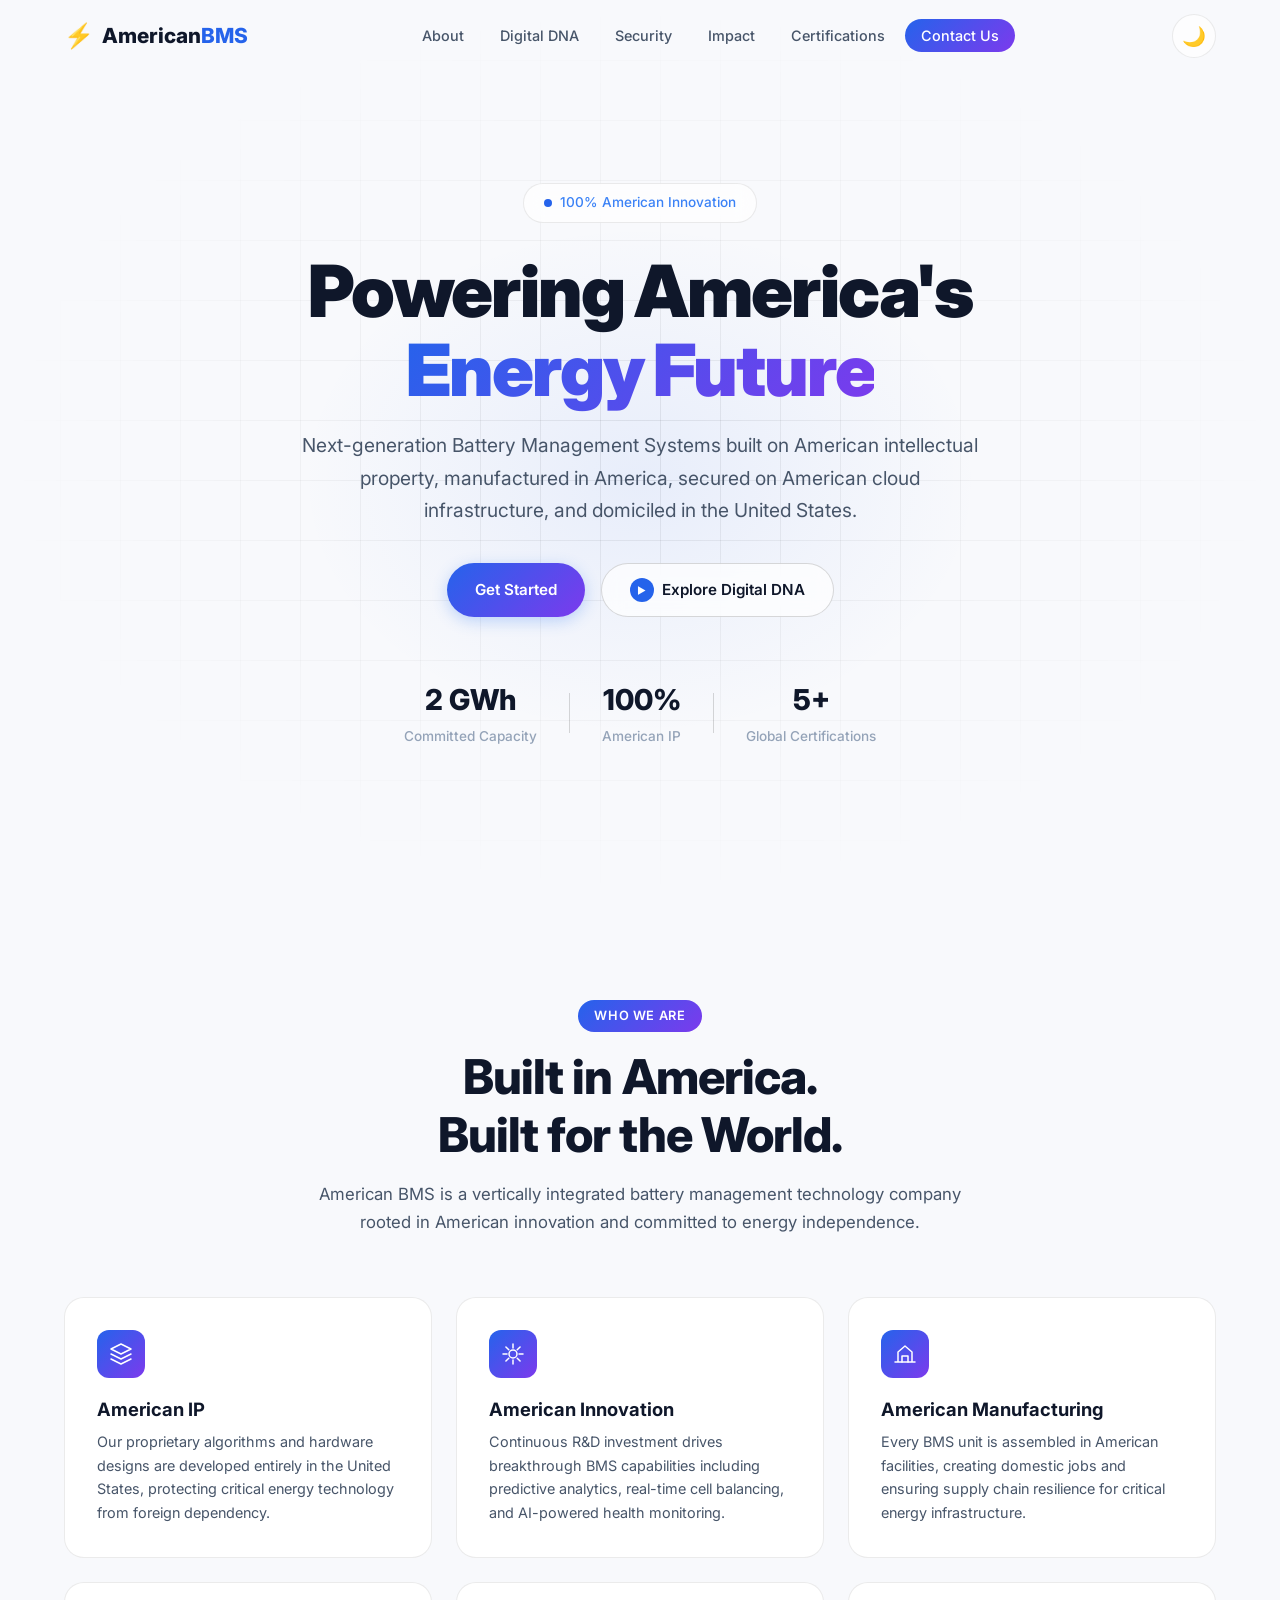
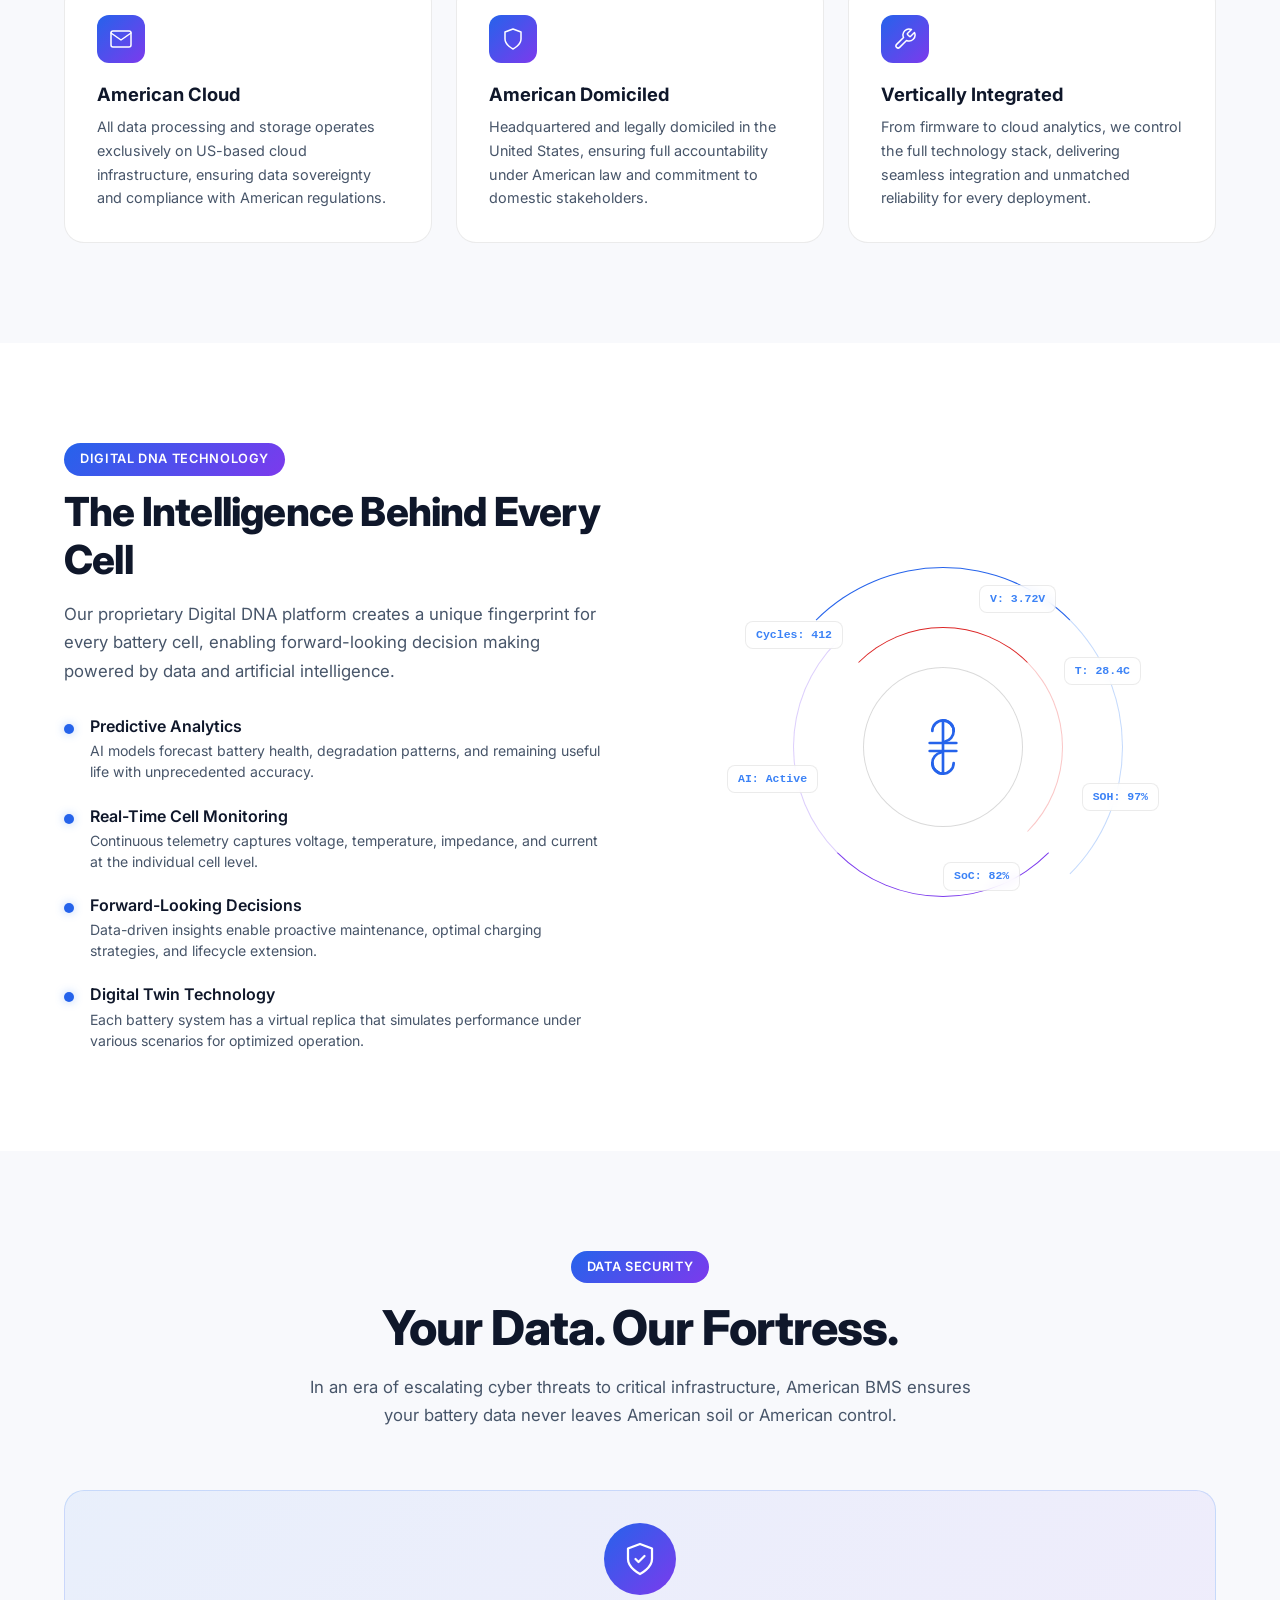
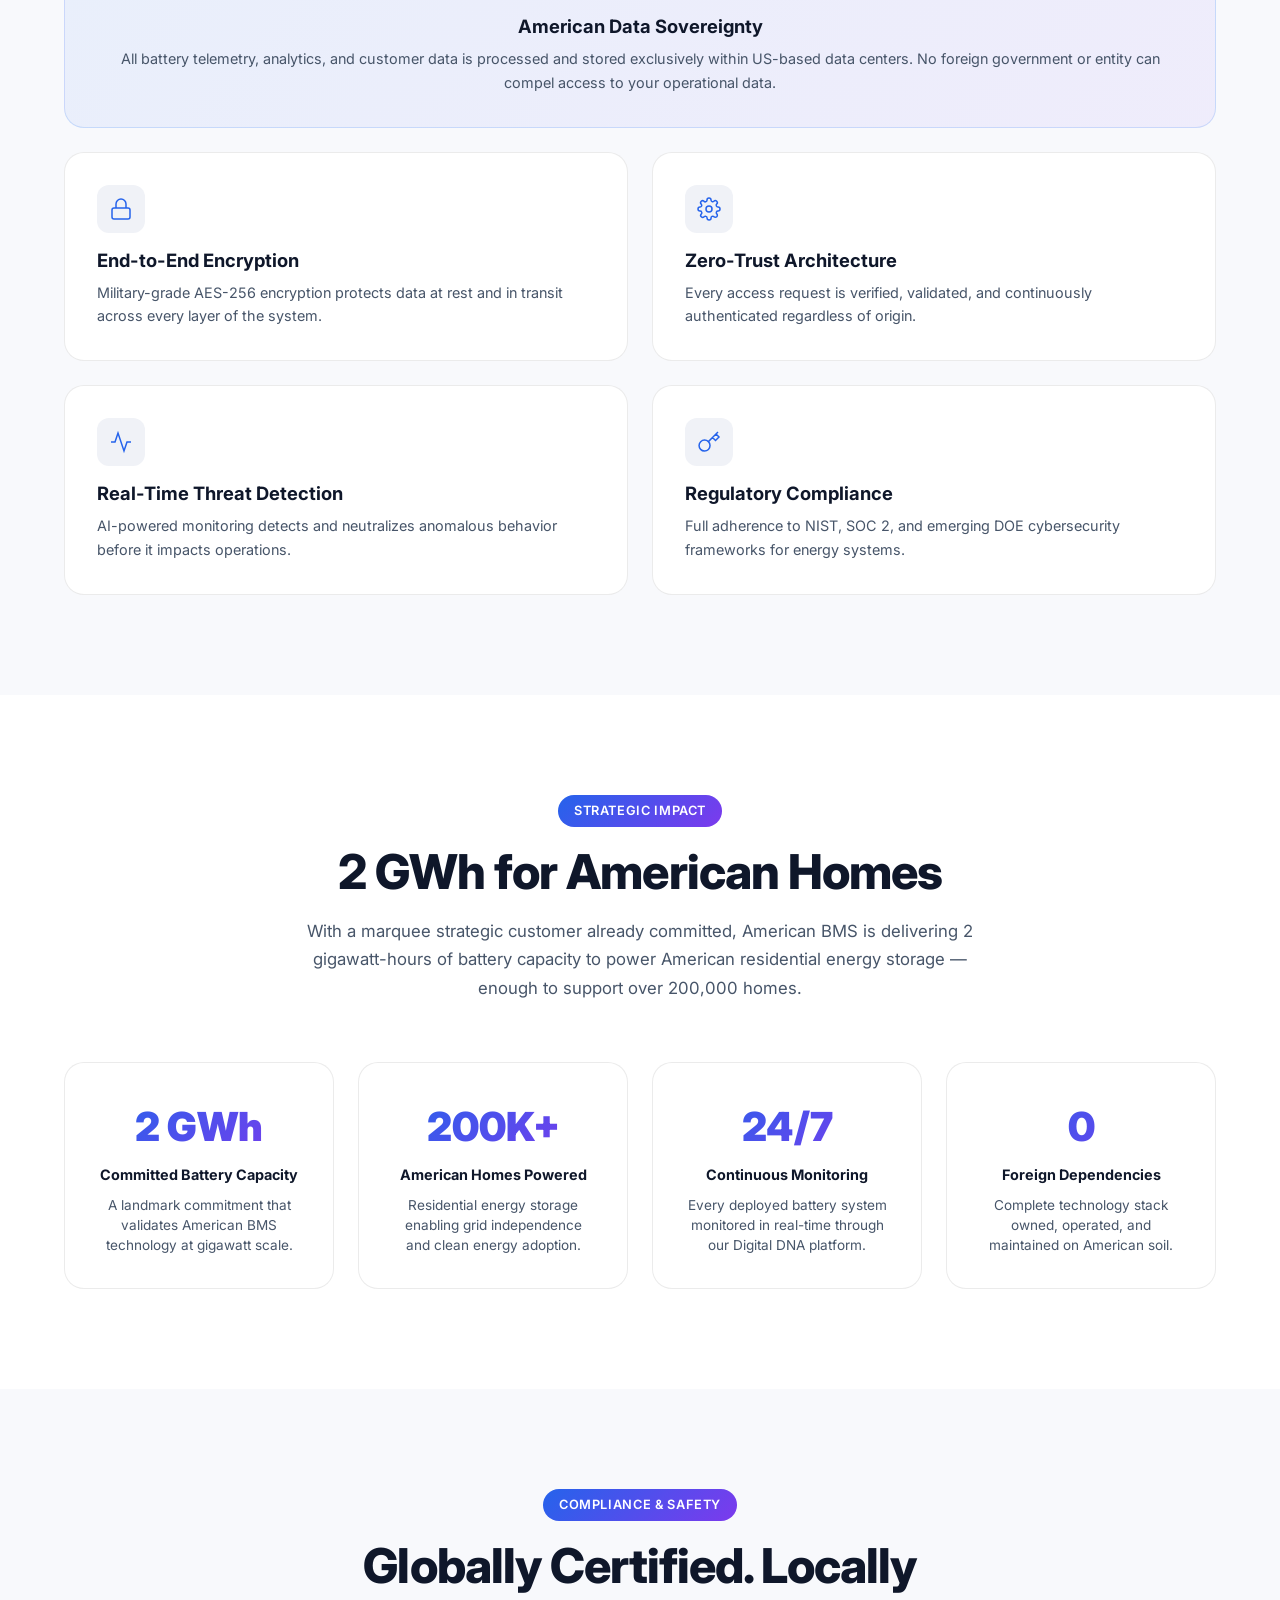
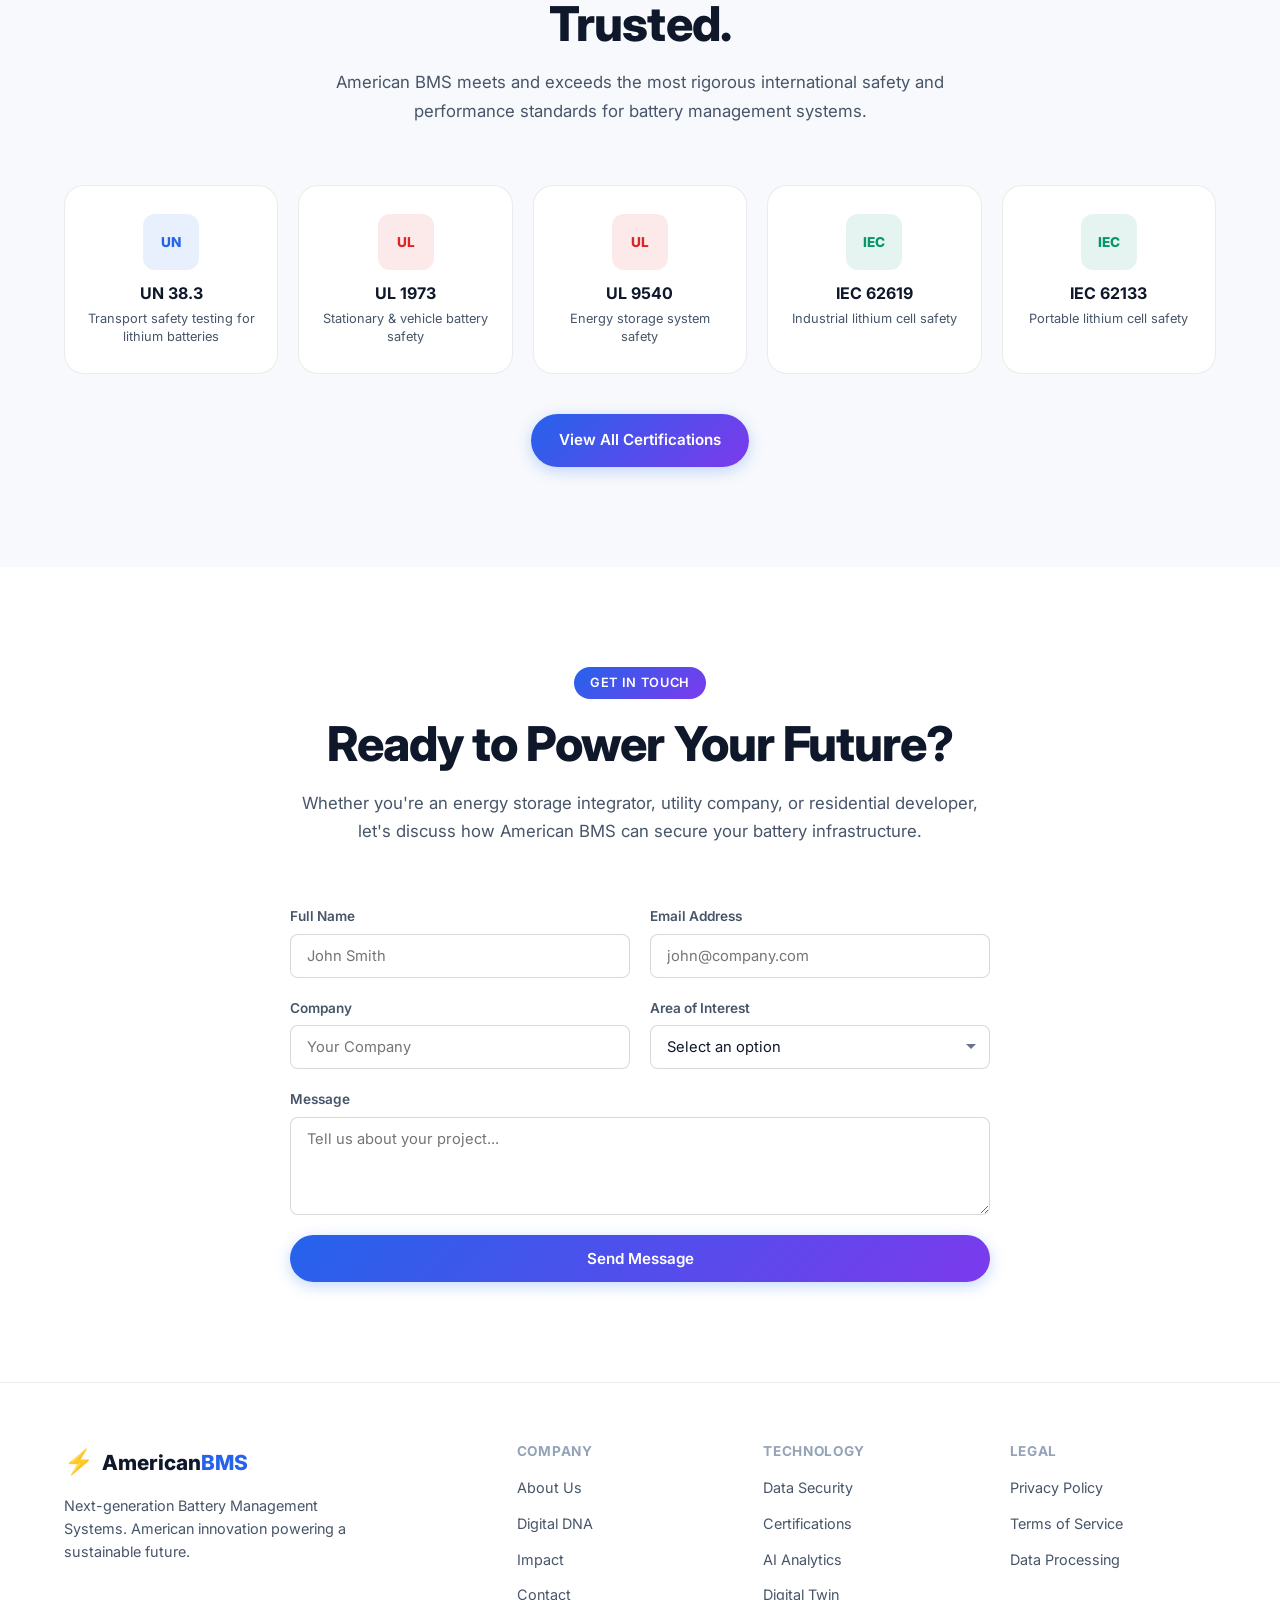
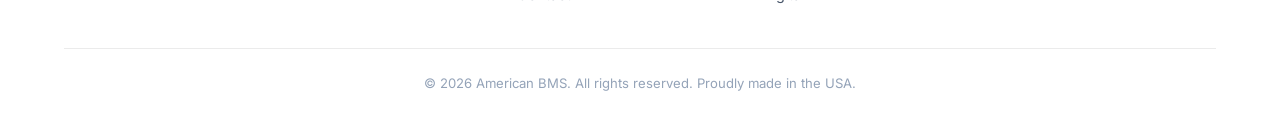
==== index.html @ eb163bcc "Initial commit: American BMS professional website - Landing page with hero, about, Digital DNA, data" ====
<!DOCTYPE html>
<html lang="en" data-theme="dark">
<head>
    <meta charset="UTF-8">
    <meta name="viewport" content="width=device-width, initial-scale=1.0">
    <title>American BMS | Powering America's Energy Future</title>
    <meta name="description" content="American BMS delivers cutting-edge Battery Management Systems built on American IP, manufactured in America, and hosted on American cloud infrastructure.">
    <link rel="preconnect" href="https://fonts.googleapis.com">
    <link rel="preconnect" href="https://fonts.gstatic.com" crossorigin>
    <link href="https://fonts.googleapis.com/css2?family=Inter:wght@300;400;500;600;700;800;900&display=swap" rel="stylesheet">
    <link rel="stylesheet" href="css/styles.css">
    <link rel="icon" type="image/svg+xml" href="data:image/svg+xml,<svg xmlns='http://www.w3.org/2000/svg' viewBox='0 0 100 100'><text y='.9em' font-size='90'>&#9889;</text></svg>">
</head>
<body>
    <!-- Navigation -->
    <nav class="navbar" id="navbar">
        <div class="container nav-container">
            <a href="#hero" class="nav-logo">
                <span class="logo-icon">&#9889;</span>
                <span class="logo-text">American<span class="logo-accent">BMS</span></span>
            </a>
            <ul class="nav-links" id="navLinks">
                <li><a href="#about">About</a></li>
                <li><a href="#digital-dna">Digital DNA</a></li>
                <li><a href="#security">Security</a></li>
                <li><a href="#impact">Impact</a></li>
                <li><a href="certifications.html">Certifications</a></li>
                <li><a href="#contact" class="nav-cta">Contact Us</a></li>
            </ul>
            <div class="nav-actions">
                <button class="theme-toggle" id="themeToggle" aria-label="Toggle theme">
                    <span class="theme-icon sun">&#9728;&#65039;</span>
                    <span class="theme-icon moon">&#127769;</span>
                </button>
                <button class="mobile-toggle" id="mobileToggle" aria-label="Toggle menu">
                    <span class="hamburger"></span>
                </button>
            </div>
        </div>
    </nav>

    <!-- Hero Section -->
    <section class="hero" id="hero">
        <div class="hero-bg">
            <div class="hero-grid"></div>
            <div class="hero-glow"></div>
        </div>
        <div class="container hero-content">
            <div class="hero-badge">
                <span class="badge-dot"></span>
                100% American Innovation
            </div>
            <h1 class="hero-title">
                Powering America's<br>
                <span class="gradient-text">Energy Future</span>
            </h1>
            <p class="hero-subtitle">
                Next-generation Battery Management Systems built on American intellectual property,
                manufactured in America, secured on American cloud infrastructure, and domiciled in the United States.
            </p>
            <div class="hero-actions">
                <a href="#contact" class="btn btn-primary">Get Started</a>
                <a href="#digital-dna" class="btn btn-secondary">
                    <span class="btn-play">&#9654;</span>
                    Explore Digital DNA
                </a>
            </div>
            <div class="hero-stats">
                <div class="stat">
                    <span class="stat-value">2 GWh</span>
                    <span class="stat-label">Committed Capacity</span>
                </div>
                <div class="stat-divider"></div>
                <div class="stat">
                    <span class="stat-value">100%</span>
                    <span class="stat-label">American IP</span>
                </div>
                <div class="stat-divider"></div>
                <div class="stat">
                    <span class="stat-value">5+</span>
                    <span class="stat-label">Global Certifications</span>
                </div>
            </div>
        </div>
    </section>

    <!-- About Section -->
    <section class="section" id="about">
        <div class="container">
            <div class="section-header">
                <span class="section-tag">Who We Are</span>
                <h2 class="section-title">Built in America.<br>Built for the World.</h2>
                <p class="section-subtitle">
                    American BMS is a vertically integrated battery management technology company
                    rooted in American innovation and committed to energy independence.
                </p>
            </div>
            <div class="pillars-grid">
                <div class="pillar-card">
                    <div class="pillar-icon">
                        <svg viewBox="0 0 24 24" fill="none" stroke="currentColor" stroke-width="1.5" stroke-linecap="round" stroke-linejoin="round"><path d="M12 2L2 7l10 5 10-5-10-5z"/><path d="M2 17l10 5 10-5"/><path d="M2 12l10 5 10-5"/></svg>
                    </div>
                    <h3>American IP</h3>
                    <p>Our proprietary algorithms and hardware designs are developed entirely in the United States, protecting critical energy technology from foreign dependency.</p>
                </div>
                <div class="pillar-card">
                    <div class="pillar-icon">
                        <svg viewBox="0 0 24 24" fill="none" stroke="currentColor" stroke-width="1.5" stroke-linecap="round" stroke-linejoin="round"><path d="M12 2v4m0 12v4M4.93 4.93l2.83 2.83m8.48 8.48l2.83 2.83M2 12h4m12 0h4M4.93 19.07l2.83-2.83m8.48-8.48l2.83-2.83"/><circle cx="12" cy="12" r="4"/></svg>
                    </div>
                    <h3>American Innovation</h3>
                    <p>Continuous R&D investment drives breakthrough BMS capabilities including predictive analytics, real-time cell balancing, and AI-powered health monitoring.</p>
                </div>
                <div class="pillar-card">
                    <div class="pillar-icon">
                        <svg viewBox="0 0 24 24" fill="none" stroke="currentColor" stroke-width="1.5" stroke-linecap="round" stroke-linejoin="round"><path d="M2 20h20M5 20V10l7-6 7 6v10"/><path d="M9 20v-6h6v6"/></svg>
                    </div>
                    <h3>American Manufacturing</h3>
                    <p>Every BMS unit is assembled in American facilities, creating domestic jobs and ensuring supply chain resilience for critical energy infrastructure.</p>
                </div>
                <div class="pillar-card">
                    <div class="pillar-icon">
                        <svg viewBox="0 0 24 24" fill="none" stroke="currentColor" stroke-width="1.5" stroke-linecap="round" stroke-linejoin="round"><path d="M4 4h16c1.1 0 2 .9 2 2v12c0 1.1-.9 2-2 2H4c-1.1 0-2-.9-2-2V6c0-1.1.9-2 2-2z"/><polyline points="22,6 12,13 2,6"/></svg>
                    </div>
                    <h3>American Cloud</h3>
                    <p>All data processing and storage operates exclusively on US-based cloud infrastructure, ensuring data sovereignty and compliance with American regulations.</p>
                </div>
                <div class="pillar-card">
                    <div class="pillar-icon">
                        <svg viewBox="0 0 24 24" fill="none" stroke="currentColor" stroke-width="1.5" stroke-linecap="round" stroke-linejoin="round"><path d="M12 22s8-4 8-10V5l-8-3-8 3v7c0 6 8 10 8 10z"/></svg>
                    </div>
                    <h3>American Domiciled</h3>
                    <p>Headquartered and legally domiciled in the United States, ensuring full accountability under American law and commitment to domestic stakeholders.</p>
                </div>
                <div class="pillar-card">
                    <div class="pillar-icon">
                        <svg viewBox="0 0 24 24" fill="none" stroke="currentColor" stroke-width="1.5" stroke-linecap="round" stroke-linejoin="round"><path d="M14.7 6.3a1 1 0 000 1.4l1.6 1.6a1 1 0 001.4 0l3.77-3.77a6 6 0 01-7.94 7.94l-6.91 6.91a2.12 2.12 0 01-3-3l6.91-6.91a6 6 0 017.94-7.94l-3.76 3.76z"/></svg>
                    </div>
                    <h3>Vertically Integrated</h3>
                    <p>From firmware to cloud analytics, we control the full technology stack, delivering seamless integration and unmatched reliability for every deployment.</p>
                </div>
            </div>
        </div>
    </section>

    <!-- Digital DNA Section -->
    <section class="section section-alt" id="digital-dna">
        <div class="container">
            <div class="split-content">
                <div class="split-text">
                    <span class="section-tag">Digital DNA Technology</span>
                    <h2 class="section-title">The Intelligence Behind Every Cell</h2>
                    <p class="section-subtitle">
                        Our proprietary Digital DNA platform creates a unique fingerprint for every battery cell,
                        enabling forward-looking decision making powered by data and artificial intelligence.
                    </p>
                    <div class="feature-list">
                        <div class="feature-item">
                            <div class="feature-dot"></div>
                            <div>
                                <h4>Predictive Analytics</h4>
                                <p>AI models forecast battery health, degradation patterns, and remaining useful life with unprecedented accuracy.</p>
                            </div>
                        </div>
                        <div class="feature-item">
                            <div class="feature-dot"></div>
                            <div>
                                <h4>Real-Time Cell Monitoring</h4>
                                <p>Continuous telemetry captures voltage, temperature, impedance, and current at the individual cell level.</p>
                            </div>
                        </div>
                        <div class="feature-item">
                            <div class="feature-dot"></div>
                            <div>
                                <h4>Forward-Looking Decisions</h4>
                                <p>Data-driven insights enable proactive maintenance, optimal charging strategies, and lifecycle extension.</p>
                            </div>
                        </div>
                        <div class="feature-item">
                            <div class="feature-dot"></div>
                            <div>
                                <h4>Digital Twin Technology</h4>
                                <p>Each battery system has a virtual replica that simulates performance under various scenarios for optimized operation.</p>
                            </div>
                        </div>
                    </div>
                </div>
                <div class="split-visual">
                    <div class="dna-visual">
                        <div class="dna-ring dna-ring-1"></div>
                        <div class="dna-ring dna-ring-2"></div>
                        <div class="dna-ring dna-ring-3"></div>
                        <div class="dna-core">
                            <svg viewBox="0 0 24 24" fill="none" stroke="currentColor" stroke-width="1" stroke-linecap="round" stroke-linejoin="round">
                                <path d="M12 2a4 4 0 014 4c0 1.95-1.4 3.58-3.25 3.93"/>
                                <path d="M8 6a4 4 0 018 0"/>
                                <path d="M12 22a4 4 0 01-4-4c0-1.95 1.4-3.58 3.25-3.93"/>
                                <path d="M16 18a4 4 0 01-8 0"/>
                                <line x1="12" y1="2" x2="12" y2="22"/>
                                <path d="M7 10.5h10"/>
                                <path d="M7 13.5h10"/>
                            </svg>
                        </div>
                        <div class="dna-data-points">
                            <span class="data-point dp-1">V: 3.72V</span>
                            <span class="data-point dp-2">T: 28.4C</span>
                            <span class="data-point dp-3">SOH: 97%</span>
                            <span class="data-point dp-4">SoC: 82%</span>
                            <span class="data-point dp-5">AI: Active</span>
                            <span class="data-point dp-6">Cycles: 412</span>
                        </div>
                    </div>
                </div>
            </div>
        </div>
    </section>

    <!-- Data Security Section -->
    <section class="section" id="security">
        <div class="container">
            <div class="section-header">
                <span class="section-tag">Data Security</span>
                <h2 class="section-title">Your Data. Our Fortress.</h2>
                <p class="section-subtitle">
                    In an era of escalating cyber threats to critical infrastructure, American BMS ensures
                    your battery data never leaves American soil or American control.
                </p>
            </div>
            <div class="security-grid">
                <div class="security-card security-card-featured">
                    <div class="security-icon-large">
                        <svg viewBox="0 0 24 24" fill="none" stroke="currentColor" stroke-width="1.5" stroke-linecap="round" stroke-linejoin="round"><path d="M12 22s8-4 8-10V5l-8-3-8 3v7c0 6 8 10 8 10z"/><path d="M9 12l2 2 4-4"/></svg>
                    </div>
                    <h3>American Data Sovereignty</h3>
                    <p>All battery telemetry, analytics, and customer data is processed and stored exclusively within US-based data centers. No foreign government or entity can compel access to your operational data.</p>
                </div>
                <div class="security-card">
                    <div class="security-icon">
                        <svg viewBox="0 0 24 24" fill="none" stroke="currentColor" stroke-width="1.5"><rect x="3" y="11" width="18" height="11" rx="2" ry="2"/><path d="M7 11V7a5 5 0 0110 0v4"/></svg>
                    </div>
                    <h3>End-to-End Encryption</h3>
                    <p>Military-grade AES-256 encryption protects data at rest and in transit across every layer of the system.</p>
                </div>
                <div class="security-card">
                    <div class="security-icon">
                        <svg viewBox="0 0 24 24" fill="none" stroke="currentColor" stroke-width="1.5"><circle cx="12" cy="12" r="3"/><path d="M19.4 15a1.65 1.65 0 00.33 1.82l.06.06a2 2 0 010 2.83 2 2 0 01-2.83 0l-.06-.06a1.65 1.65 0 00-1.82-.33 1.65 1.65 0 00-1 1.51V21a2 2 0 01-4 0v-.09A1.65 1.65 0 009 19.4a1.65 1.65 0 00-1.82.33l-.06.06a2 2 0 01-2.83-2.83l.06-.06A1.65 1.65 0 004.68 15a1.65 1.65 0 00-1.51-1H3a2 2 0 010-4h.09A1.65 1.65 0 004.6 9a1.65 1.65 0 00-.33-1.82l-.06-.06a2 2 0 012.83-2.83l.06.06A1.65 1.65 0 009 4.68a1.65 1.65 0 001-1.51V3a2 2 0 014 0v.09a1.65 1.65 0 001 1.51 1.65 1.65 0 001.82-.33l.06-.06a2 2 0 012.83 2.83l-.06.06A1.65 1.65 0 0019.4 9a1.65 1.65 0 001.51 1H21a2 2 0 010 4h-.09a1.65 1.65 0 00-1.51 1z"/></svg>
                    </div>
                    <h3>Zero-Trust Architecture</h3>
                    <p>Every access request is verified, validated, and continuously authenticated regardless of origin.</p>
                </div>
                <div class="security-card">
                    <div class="security-icon">
                        <svg viewBox="0 0 24 24" fill="none" stroke="currentColor" stroke-width="1.5"><polyline points="22 12 18 12 15 21 9 3 6 12 2 12"/></svg>
                    </div>
                    <h3>Real-Time Threat Detection</h3>
                    <p>AI-powered monitoring detects and neutralizes anomalous behavior before it impacts operations.</p>
                </div>
                <div class="security-card">
                    <div class="security-icon">
                        <svg viewBox="0 0 24 24" fill="none" stroke="currentColor" stroke-width="1.5"><path d="M21 2l-2 2m-7.61 7.61a5.5 5.5 0 11-7.778 7.778 5.5 5.5 0 017.777-7.777zm0 0L15.5 7.5m0 0l3 3L22 7l-3-3m-3.5 3.5L19 4"/></svg>
                    </div>
                    <h3>Regulatory Compliance</h3>
                    <p>Full adherence to NIST, SOC 2, and emerging DOE cybersecurity frameworks for energy systems.</p>
                </div>
            </div>
        </div>
    </section>

    <!-- Strategic Impact Section -->
    <section class="section section-alt" id="impact">
        <div class="container">
            <div class="impact-content">
                <div class="section-header">
                    <span class="section-tag">Strategic Impact</span>
                    <h2 class="section-title">2 GWh for American Homes</h2>
                    <p class="section-subtitle">
                        With a marquee strategic customer already committed, American BMS is delivering
                        2 gigawatt-hours of battery capacity to power American residential energy storage
                        &mdash; enough to support over 200,000 homes.
                    </p>
                </div>
                <div class="impact-stats">
                    <div class="impact-card">
                        <div class="impact-number">2 GWh</div>
                        <div class="impact-label">Committed Battery Capacity</div>
                        <p class="impact-desc">A landmark commitment that validates American BMS technology at gigawatt scale.</p>
                    </div>
                    <div class="impact-card">
                        <div class="impact-number">200K+</div>
                        <div class="impact-label">American Homes Powered</div>
                        <p class="impact-desc">Residential energy storage enabling grid independence and clean energy adoption.</p>
                    </div>
                    <div class="impact-card">
                        <div class="impact-number">24/7</div>
                        <div class="impact-label">Continuous Monitoring</div>
                        <p class="impact-desc">Every deployed battery system monitored in real-time through our Digital DNA platform.</p>
                    </div>
                    <div class="impact-card">
                        <div class="impact-number">0</div>
                        <div class="impact-label">Foreign Dependencies</div>
                        <p class="impact-desc">Complete technology stack owned, operated, and maintained on American soil.</p>
                    </div>
                </div>
            </div>
        </div>
    </section>

    <!-- Certifications Preview Section -->
    <section class="section" id="certifications">
        <div class="container">
            <div class="section-header">
                <span class="section-tag">Compliance &amp; Safety</span>
                <h2 class="section-title">Globally Certified. Locally Trusted.</h2>
                <p class="section-subtitle">
                    American BMS meets and exceeds the most rigorous international safety and performance
                    standards for battery management systems.
                </p>
            </div>
            <div class="cert-preview-grid">
                <div class="cert-preview-card">
                    <div class="cert-badge">UN</div>
                    <h3>UN 38.3</h3>
                    <p>Transport safety testing for lithium batteries</p>
                </div>
                <div class="cert-preview-card">
                    <div class="cert-badge">UL</div>
                    <h3>UL 1973</h3>
                    <p>Stationary & vehicle battery safety</p>
                </div>
                <div class="cert-preview-card">
                    <div class="cert-badge">UL</div>
                    <h3>UL 9540</h3>
                    <p>Energy storage system safety</p>
                </div>
                <div class="cert-preview-card">
                    <div class="cert-badge">IEC</div>
                    <h3>IEC 62619</h3>
                    <p>Industrial lithium cell safety</p>
                </div>
                <div class="cert-preview-card">
                    <div class="cert-badge">IEC</div>
                    <h3>IEC 62133</h3>
                    <p>Portable lithium cell safety</p>
                </div>
            </div>
            <div class="cert-cta">
                <a href="certifications.html" class="btn btn-primary">View All Certifications</a>
            </div>
        </div>
    </section>

    <!-- Contact Section -->
    <section class="section section-alt" id="contact">
        <div class="container">
            <div class="contact-content">
                <div class="section-header">
                    <span class="section-tag">Get in Touch</span>
                    <h2 class="section-title">Ready to Power Your Future?</h2>
                    <p class="section-subtitle">
                        Whether you're an energy storage integrator, utility company, or residential developer,
                        let's discuss how American BMS can secure your battery infrastructure.
                    </p>
                </div>
                <form class="contact-form" id="contactForm">
                    <div class="form-row">
                        <div class="form-group">
                            <label for="name">Full Name</label>
                            <input type="text" id="name" name="name" placeholder="John Smith" required>
                        </div>
                        <div class="form-group">
                            <label for="email">Email Address</label>
                            <input type="email" id="email" name="email" placeholder="john@company.com" required>
                        </div>
                    </div>
                    <div class="form-row">
                        <div class="form-group">
                            <label for="company">Company</label>
                            <input type="text" id="company" name="company" placeholder="Your Company">
                        </div>
                        <div class="form-group">
                            <label for="interest">Area of Interest</label>
                            <select id="interest" name="interest">
                                <option value="">Select an option</option>
                                <option value="residential">Residential Energy Storage</option>
                                <option value="commercial">Commercial / Industrial</option>
                                <option value="utility">Utility Scale</option>
                                <option value="oem">OEM Partnership</option>
                                <option value="other">Other</option>
                            </select>
                        </div>
                    </div>
                    <div class="form-group">
                        <label for="message">Message</label>
                        <textarea id="message" name="message" rows="4" placeholder="Tell us about your project..."></textarea>
                    </div>
                    <button type="submit" class="btn btn-primary btn-full">Send Message</button>
                </form>
            </div>
        </div>
    </section>

    <!-- Footer -->
    <footer class="footer">
        <div class="container">
            <div class="footer-grid">
                <div class="footer-brand">
                    <a href="#hero" class="nav-logo">
                        <span class="logo-icon">&#9889;</span>
                        <span class="logo-text">American<span class="logo-accent">BMS</span></span>
                    </a>
                    <p>Next-generation Battery Management Systems. American innovation powering a sustainable future.</p>
                </div>
                <div class="footer-links">
                    <h4>Company</h4>
                    <ul>
                        <li><a href="#about">About Us</a></li>
                        <li><a href="#digital-dna">Digital DNA</a></li>
                        <li><a href="#impact">Impact</a></li>
                        <li><a href="#contact">Contact</a></li>
                    </ul>
                </div>
                <div class="footer-links">
                    <h4>Technology</h4>
                    <ul>
                        <li><a href="#security">Data Security</a></li>
                        <li><a href="certifications.html">Certifications</a></li>
                        <li><a href="#digital-dna">AI Analytics</a></li>
                        <li><a href="#digital-dna">Digital Twin</a></li>
                    </ul>
                </div>
                <div class="footer-links">
                    <h4>Legal</h4>
                    <ul>
                        <li><a href="#">Privacy Policy</a></li>
                        <li><a href="#">Terms of Service</a></li>
                        <li><a href="#">Data Processing</a></li>
                    </ul>
                </div>
            </div>
            <div class="footer-bottom">
                <p>&copy; 2026 American BMS. All rights reserved. Proudly made in the USA.</p>
            </div>
        </div>
    </footer>

    <script src="js/main.js"></script>
</body>
</html>
---- css/styles.css ----
/* ============================================
   American BMS - Design System & Styles
   ============================================ */

/* --- CSS Custom Properties (Theme System) --- */
:root {
    --font-family: 'Inter', -apple-system, BlinkMacSystemFont, 'Segoe UI', sans-serif;
    --transition-speed: 0.3s;
    --radius-sm: 8px;
    --radius-md: 12px;
    --radius-lg: 20px;
    --radius-xl: 28px;
    --container-max: 1200px;
    --nav-height: 72px;
}

/* Dark Theme (default) */
[data-theme="dark"] {
    --bg-primary: #0a0e1a;
    --bg-secondary: #0f1428;
    --bg-tertiary: #151b33;
    --bg-card: rgba(15, 20, 40, 0.8);
    --bg-card-hover: rgba(20, 28, 56, 0.9);
    --bg-glass: rgba(15, 20, 40, 0.6);
    --bg-nav: rgba(10, 14, 26, 0.85);

    --text-primary: #f0f2f8;
    --text-secondary: #a0a8c4;
    --text-tertiary: #6b7394;
    --text-inverse: #0a0e1a;

    --accent-blue: #3b82f6;
    --accent-blue-light: #60a5fa;
    --accent-red: #ef4444;
    --accent-red-light: #f87171;
    --gradient-start: #3b82f6;
    --gradient-end: #8b5cf6;

    --border-color: rgba(255, 255, 255, 0.08);
    --border-color-strong: rgba(255, 255, 255, 0.15);

    --shadow-sm: 0 2px 8px rgba(0, 0, 0, 0.3);
    --shadow-md: 0 4px 20px rgba(0, 0, 0, 0.4);
    --shadow-lg: 0 8px 40px rgba(0, 0, 0, 0.5);
    --shadow-glow: 0 0 40px rgba(59, 130, 246, 0.15);

    --cert-un-bg: rgba(59, 130, 246, 0.15);
    --cert-un-color: #60a5fa;
    --cert-ul-bg: rgba(239, 68, 68, 0.15);
    --cert-ul-color: #f87171;
    --cert-iec-bg: rgba(16, 185, 129, 0.15);
    --cert-iec-color: #34d399;
}

/* Light Theme */
[data-theme="light"] {
    --bg-primary: #f8f9fc;
    --bg-secondary: #ffffff;
    --bg-tertiary: #f0f2f7;
    --bg-card: rgba(255, 255, 255, 0.9);
    --bg-card-hover: rgba(255, 255, 255, 1);
    --bg-glass: rgba(255, 255, 255, 0.7);
    --bg-nav: rgba(248, 249, 252, 0.9);

    --text-primary: #0f172a;
    --text-secondary: #475569;
    --text-tertiary: #94a3b8;
    --text-inverse: #ffffff;

    --accent-blue: #2563eb;
    --accent-blue-light: #3b82f6;
    --accent-red: #dc2626;
    --accent-red-light: #ef4444;
    --gradient-start: #2563eb;
    --gradient-end: #7c3aed;

    --border-color: rgba(0, 0, 0, 0.08);
    --border-color-strong: rgba(0, 0, 0, 0.15);

    --shadow-sm: 0 2px 8px rgba(0, 0, 0, 0.06);
    --shadow-md: 0 4px 20px rgba(0, 0, 0, 0.08);
    --shadow-lg: 0 8px 40px rgba(0, 0, 0, 0.1);
    --shadow-glow: 0 0 40px rgba(37, 99, 235, 0.1);

    --cert-un-bg: rgba(37, 99, 235, 0.1);
    --cert-un-color: #2563eb;
    --cert-ul-bg: rgba(220, 38, 38, 0.1);
    --cert-ul-color: #dc2626;
    --cert-iec-bg: rgba(5, 150, 105, 0.1);
    --cert-iec-color: #059669;
}

/* --- Reset & Base --- */
*, *::before, *::after {
    margin: 0;
    padding: 0;
    box-sizing: border-box;
}

html {
    scroll-behavior: smooth;
    scroll-padding-top: var(--nav-height);
}

body {
    font-family: var(--font-family);
    background: var(--bg-primary);
    color: var(--text-primary);
    line-height: 1.6;
    transition: background var(--transition-speed), color var(--transition-speed);
    -webkit-font-smoothing: antialiased;
    overflow-x: hidden;
}

.container {
    max-width: var(--container-max);
    margin: 0 auto;
    padding: 0 24px;
}

img { max-width: 100%; display: block; }
a { text-decoration: none; color: inherit; }
ul { list-style: none; }

/* --- Typography --- */
h1, h2, h3, h4 {
    font-weight: 700;
    line-height: 1.2;
}

.gradient-text {
    background: linear-gradient(135deg, var(--gradient-start), var(--gradient-end));
    -webkit-background-clip: text;
    -webkit-text-fill-color: transparent;
    background-clip: text;
}

/* --- Buttons --- */
.btn {
    display: inline-flex;
    align-items: center;
    gap: 8px;
    padding: 14px 28px;
    border-radius: var(--radius-xl);
    font-family: var(--font-family);
    font-size: 0.95rem;
    font-weight: 600;
    cursor: pointer;
    transition: all var(--transition-speed);
    border: none;
    white-space: nowrap;
}

.btn-primary {
    background: linear-gradient(135deg, var(--gradient-start), var(--gradient-end));
    color: #fff;
    box-shadow: 0 4px 15px rgba(59, 130, 246, 0.3);
}

.btn-primary:hover {
    transform: translateY(-2px);
    box-shadow: 0 6px 25px rgba(59, 130, 246, 0.4);
}

.btn-secondary {
    background: var(--bg-glass);
    color: var(--text-primary);
    border: 1px solid var(--border-color-strong);
    backdrop-filter: blur(10px);
}

.btn-secondary:hover {
    background: var(--bg-card-hover);
    transform: translateY(-2px);
}

.btn-play {
    display: inline-flex;
    align-items: center;
    justify-content: center;
    width: 24px;
    height: 24px;
    background: var(--accent-blue);
    color: #fff;
    border-radius: 50%;
    font-size: 0.6rem;
}

.btn-full { width: 100%; justify-content: center; }

/* ============================================
   NAVIGATION
   ============================================ */
.navbar {
    position: fixed;
    top: 0;
    left: 0;
    right: 0;
    z-index: 1000;
    height: var(--nav-height);
    background: transparent;
    transition: all var(--transition-speed);
}

.navbar.scrolled {
    background: var(--bg-nav);
    backdrop-filter: blur(20px);
    border-bottom: 1px solid var(--border-color);
    box-shadow: var(--shadow-sm);
}

.nav-container {
    display: flex;
    align-items: center;
    justify-content: space-between;
    height: 100%;
}

.nav-logo {
    display: flex;
    align-items: center;
    gap: 8px;
    font-size: 1.3rem;
    font-weight: 800;
    z-index: 1001;
}

.logo-icon { font-size: 1.5rem; }

.logo-accent { color: var(--accent-blue); }

.nav-links {
    display: flex;
    align-items: center;
    gap: 4px;
}

.nav-links li a {
    padding: 8px 16px;
    border-radius: var(--radius-sm);
    font-size: 0.9rem;
    font-weight: 500;
    color: var(--text-secondary);
    transition: all var(--transition-speed);
}

.nav-links li a:hover,
.nav-links li a.active {
    color: var(--text-primary);
    background: var(--bg-glass);
}

.nav-cta {
    background: linear-gradient(135deg, var(--gradient-start), var(--gradient-end)) !important;
    color: #fff !important;
    border-radius: var(--radius-xl) !important;
}

.nav-cta:hover {
    opacity: 0.9;
}

.nav-actions {
    display: flex;
    align-items: center;
    gap: 8px;
}

/* Theme Toggle */
.theme-toggle {
    position: relative;
    width: 44px;
    height: 44px;
    background: var(--bg-glass);
    border: 1px solid var(--border-color);
    border-radius: 50%;
    cursor: pointer;
    display: flex;
    align-items: center;
    justify-content: center;
    transition: all var(--transition-speed);
    overflow: hidden;
}

.theme-toggle:hover {
    background: var(--bg-card-hover);
    border-color: var(--border-color-strong);
}

.theme-icon {
    position: absolute;
    font-size: 1.2rem;
    transition: all 0.4s ease;
}

[data-theme="dark"] .theme-icon.sun {
    opacity: 1;
    transform: rotate(0deg) scale(1);
}
[data-theme="dark"] .theme-icon.moon {
    opacity: 0;
    transform: rotate(180deg) scale(0.5);
}
[data-theme="light"] .theme-icon.sun {
    opacity: 0;
    transform: rotate(-180deg) scale(0.5);
}
[data-theme="light"] .theme-icon.moon {
    opacity: 1;
    transform: rotate(0deg) scale(1);
}

/* Mobile Toggle */
.mobile-toggle {
    display: none;
    width: 44px;
    height: 44px;
    background: transparent;
    border: none;
    cursor: pointer;
    position: relative;
    z-index: 1001;
}

.hamburger,
.hamburger::before,
.hamburger::after {
    display: block;
    width: 24px;
    height: 2px;
    background: var(--text-primary);
    border-radius: 2px;
    transition: all var(--transition-speed);
}

.hamburger {
    position: relative;
}

.hamburger::before,
.hamburger::after {
    content: '';
    position: absolute;
    left: 0;
}

.hamburger::before { top: -7px; }
.hamburger::after { top: 7px; }

.mobile-toggle.active .hamburger {
    background: transparent;
}
.mobile-toggle.active .hamburger::before {
    top: 0;
    transform: rotate(45deg);
}
.mobile-toggle.active .hamburger::after {
    top: 0;
    transform: rotate(-45deg);
}

/* ============================================
   HERO SECTION
   ============================================ */
.hero, .page-hero {
    position: relative;
    min-height: 100vh;
    display: flex;
    align-items: center;
    padding-top: var(--nav-height);
    overflow: hidden;
}

.page-hero {
    min-height: 50vh;
    padding-bottom: 60px;
}

.hero-bg {
    position: absolute;
    inset: 0;
    overflow: hidden;
}

.hero-grid {
    position: absolute;
    inset: 0;
    background-image:
        linear-gradient(var(--border-color) 1px, transparent 1px),
        linear-gradient(90deg, var(--border-color) 1px, transparent 1px);
    background-size: 60px 60px;
    mask-image: radial-gradient(ellipse at center, black 0%, transparent 70%);
    -webkit-mask-image: radial-gradient(ellipse at center, black 0%, transparent 70%);
}

.hero-glow {
    position: absolute;
    top: 20%;
    left: 50%;
    transform: translateX(-50%);
    width: 800px;
    height: 600px;
    background: radial-gradient(ellipse, rgba(59, 130, 246, 0.12) 0%, transparent 60%);
    pointer-events: none;
}

[data-theme="light"] .hero-glow {
    background: radial-gradient(ellipse, rgba(37, 99, 235, 0.08) 0%, transparent 60%);
}

.hero-content {
    position: relative;
    text-align: center;
    padding: 40px 0 80px;
}

.hero-badge {
    display: inline-flex;
    align-items: center;
    gap: 8px;
    padding: 8px 20px;
    background: var(--bg-glass);
    border: 1px solid var(--border-color);
    border-radius: var(--radius-xl);
    font-size: 0.85rem;
    font-weight: 500;
    color: var(--accent-blue-light);
    margin-bottom: 28px;
    backdrop-filter: blur(10px);
}

.badge-dot {
    width: 8px;
    height: 8px;
    background: var(--accent-blue);
    border-radius: 50%;
    animation: pulse 2s ease-in-out infinite;
}

@keyframes pulse {
    0%, 100% { opacity: 1; transform: scale(1); }
    50% { opacity: 0.5; transform: scale(1.3); }
}

.hero-title {
    font-size: clamp(2.5rem, 6vw, 4.5rem);
    font-weight: 900;
    letter-spacing: -0.03em;
    margin-bottom: 20px;
    line-height: 1.1;
}

.hero-subtitle {
    font-size: clamp(1rem, 2vw, 1.2rem);
    color: var(--text-secondary);
    max-width: 680px;
    margin: 0 auto 36px;
    line-height: 1.7;
}

.hero-actions {
    display: flex;
    gap: 16px;
    justify-content: center;
    flex-wrap: wrap;
    margin-bottom: 60px;
}

.hero-stats {
    display: flex;
    align-items: center;
    justify-content: center;
    gap: 32px;
    flex-wrap: wrap;
}

.stat { text-align: center; }

.stat-value {
    display: block;
    font-size: 1.8rem;
    font-weight: 800;
    color: var(--text-primary);
}

.stat-label {
    font-size: 0.85rem;
    color: var(--text-tertiary);
    font-weight: 500;
}

.stat-divider {
    width: 1px;
    height: 40px;
    background: var(--border-color-strong);
}

/* ============================================
   SECTIONS
   ============================================ */
.section {
    padding: 100px 0;
}

.section-alt {
    background: var(--bg-secondary);
}

.section-header {
    text-align: center;
    max-width: 680px;
    margin: 0 auto 60px;
}

.section-tag {
    display: inline-block;
    padding: 6px 16px;
    background: linear-gradient(135deg, var(--gradient-start), var(--gradient-end));
    color: #fff;
    border-radius: var(--radius-xl);
    font-size: 0.8rem;
    font-weight: 600;
    text-transform: uppercase;
    letter-spacing: 0.05em;
    margin-bottom: 16px;
}

.section-title {
    font-size: clamp(2rem, 4vw, 3rem);
    font-weight: 800;
    letter-spacing: -0.02em;
    margin-bottom: 16px;
}

.section-subtitle {
    font-size: 1.05rem;
    color: var(--text-secondary);
    line-height: 1.7;
}

/* ============================================
   PILLARS GRID (About)
   ============================================ */
.pillars-grid {
    display: grid;
    grid-template-columns: repeat(3, 1fr);
    gap: 24px;
}

.pillar-card {
    background: var(--bg-card);
    border: 1px solid var(--border-color);
    border-radius: var(--radius-lg);
    padding: 32px;
    transition: all 0.4s ease;
    opacity: 0;
    transform: translateY(20px);
}

.pillar-card.visible {
    opacity: 1;
    transform: translateY(0);
}

.pillar-card:hover {
    background: var(--bg-card-hover);
    border-color: var(--border-color-strong);
    box-shadow: var(--shadow-glow);
    transform: translateY(-4px);
}

.pillar-card.visible:hover {
    transform: translateY(-4px);
}

.pillar-icon {
    width: 48px;
    height: 48px;
    display: flex;
    align-items: center;
    justify-content: center;
    background: linear-gradient(135deg, var(--gradient-start), var(--gradient-end));
    border-radius: var(--radius-md);
    margin-bottom: 20px;
    color: #fff;
}

.pillar-icon svg {
    width: 24px;
    height: 24px;
}

.pillar-card h3 {
    font-size: 1.15rem;
    font-weight: 700;
    margin-bottom: 10px;
}

.pillar-card p {
    font-size: 0.9rem;
    color: var(--text-secondary);
    line-height: 1.65;
}

/* ============================================
   DIGITAL DNA (Split Layout)
   ============================================ */
.split-content {
    display: grid;
    grid-template-columns: 1fr 1fr;
    gap: 60px;
    align-items: center;
}

.split-text .section-tag { margin-bottom: 12px; }

.split-text .section-title {
    text-align: left;
    font-size: clamp(1.8rem, 3.5vw, 2.5rem);
    margin-bottom: 16px;
}

.split-text .section-subtitle {
    text-align: left;
    margin-bottom: 32px;
}

.feature-list {
    display: flex;
    flex-direction: column;
    gap: 24px;
}

.feature-item {
    display: flex;
    gap: 16px;
    opacity: 0;
    transform: translateX(-20px);
    transition: all 0.5s ease;
}

.feature-item.visible {
    opacity: 1;
    transform: translateX(0);
}

.feature-dot {
    flex-shrink: 0;
    width: 10px;
    height: 10px;
    background: var(--accent-blue);
    border-radius: 50%;
    margin-top: 7px;
    box-shadow: 0 0 10px rgba(59, 130, 246, 0.4);
}

.feature-item h4 {
    font-size: 1rem;
    font-weight: 600;
    margin-bottom: 4px;
}

.feature-item p {
    font-size: 0.88rem;
    color: var(--text-secondary);
    line-height: 1.5;
}

/* DNA Visual */
.split-visual {
    display: flex;
    align-items: center;
    justify-content: center;
    opacity: 0;
    transform: scale(0.9);
    transition: all 0.6s ease;
}

.split-visual.visible {
    opacity: 1;
    transform: scale(1);
}

.dna-visual {
    position: relative;
    width: 360px;
    height: 360px;
}

.dna-ring {
    position: absolute;
    border-radius: 50%;
    border: 1px solid var(--border-color-strong);
}

.dna-ring-1 {
    inset: 0;
    animation: spin 20s linear infinite;
    border-color: transparent;
    border-top-color: var(--accent-blue);
    border-right-color: rgba(59, 130, 246, 0.3);
}

.dna-ring-2 {
    inset: 30px;
    animation: spin 15s linear infinite reverse;
    border-color: transparent;
    border-bottom-color: var(--gradient-end);
    border-left-color: rgba(139, 92, 246, 0.3);
}

.dna-ring-3 {
    inset: 60px;
    animation: spin 10s linear infinite;
    border-color: transparent;
    border-top-color: var(--accent-red);
    border-right-color: rgba(239, 68, 68, 0.3);
}

@keyframes spin {
    to { transform: rotate(360deg); }
}

.dna-core {
    position: absolute;
    inset: 100px;
    display: flex;
    align-items: center;
    justify-content: center;
    background: var(--bg-glass);
    border: 1px solid var(--border-color-strong);
    border-radius: 50%;
    backdrop-filter: blur(10px);
}

.dna-core svg {
    width: 64px;
    height: 64px;
    color: var(--accent-blue);
}

.dna-data-points {
    position: absolute;
    inset: 0;
}

.data-point {
    position: absolute;
    padding: 4px 10px;
    background: var(--bg-glass);
    border: 1px solid var(--border-color);
    border-radius: var(--radius-sm);
    font-size: 0.72rem;
    font-weight: 600;
    font-family: 'SF Mono', 'Fira Code', monospace;
    color: var(--accent-blue-light);
    backdrop-filter: blur(5px);
    white-space: nowrap;
    animation: float 4s ease-in-out infinite;
}

.dp-1 { top: 5%; left: 60%; animation-delay: 0s; }
.dp-2 { top: 25%; right: -5%; animation-delay: 0.6s; }
.dp-3 { top: 60%; right: -10%; animation-delay: 1.2s; }
.dp-4 { bottom: 10%; left: 50%; animation-delay: 1.8s; }
.dp-5 { top: 55%; left: -10%; animation-delay: 2.4s; }
.dp-6 { top: 15%; left: -5%; animation-delay: 3s; }

@keyframes float {
    0%, 100% { transform: translateY(0); }
    50% { transform: translateY(-8px); }
}

/* ============================================
   SECURITY SECTION
   ============================================ */
.security-grid {
    display: grid;
    grid-template-columns: repeat(2, 1fr);
    gap: 24px;
}

.security-card {
    background: var(--bg-card);
    border: 1px solid var(--border-color);
    border-radius: var(--radius-lg);
    padding: 32px;
    transition: all 0.4s ease;
    opacity: 0;
    transform: translateY(20px);
}

.security-card.visible {
    opacity: 1;
    transform: translateY(0);
}

.security-card:hover {
    background: var(--bg-card-hover);
    border-color: var(--border-color-strong);
    transform: translateY(-4px);
}

.security-card.visible:hover {
    transform: translateY(-4px);
}

.security-card-featured {
    grid-column: 1 / -1;
    background: linear-gradient(135deg, rgba(59, 130, 246, 0.08), rgba(139, 92, 246, 0.08));
    border-color: rgba(59, 130, 246, 0.2);
    text-align: center;
}

.security-icon-large {
    width: 72px;
    height: 72px;
    margin: 0 auto 20px;
    display: flex;
    align-items: center;
    justify-content: center;
    background: linear-gradient(135deg, var(--gradient-start), var(--gradient-end));
    border-radius: 50%;
    color: #fff;
}

.security-icon-large svg {
    width: 36px;
    height: 36px;
}

.security-icon {
    width: 48px;
    height: 48px;
    display: flex;
    align-items: center;
    justify-content: center;
    background: var(--bg-tertiary);
    border-radius: var(--radius-md);
    margin-bottom: 16px;
    color: var(--accent-blue);
}

.security-icon svg {
    width: 24px;
    height: 24px;
}

.security-card h3 {
    font-size: 1.15rem;
    font-weight: 700;
    margin-bottom: 10px;
}

.security-card p {
    font-size: 0.9rem;
    color: var(--text-secondary);
    line-height: 1.65;
}

/* ============================================
   IMPACT SECTION
   ============================================ */
.impact-stats {
    display: grid;
    grid-template-columns: repeat(4, 1fr);
    gap: 24px;
}

.impact-card {
    background: var(--bg-card);
    border: 1px solid var(--border-color);
    border-radius: var(--radius-lg);
    padding: 32px;
    text-align: center;
    transition: all 0.4s ease;
    opacity: 0;
    transform: translateY(20px);
}

.impact-card.visible {
    opacity: 1;
    transform: translateY(0);
}

.impact-card:hover {
    border-color: var(--accent-blue);
    box-shadow: var(--shadow-glow);
    transform: translateY(-4px);
}

.impact-card.visible:hover {
    transform: translateY(-4px);
}

.impact-number {
    font-size: 2.5rem;
    font-weight: 900;
    background: linear-gradient(135deg, var(--gradient-start), var(--gradient-end));
    -webkit-background-clip: text;
    -webkit-text-fill-color: transparent;
    background-clip: text;
    margin-bottom: 4px;
}

.impact-label {
    font-size: 0.9rem;
    font-weight: 700;
    margin-bottom: 8px;
}

.impact-desc {
    font-size: 0.85rem;
    color: var(--text-secondary);
    line-height: 1.5;
}

/* ============================================
   CERTIFICATIONS PREVIEW
   ============================================ */
.cert-preview-grid {
    display: grid;
    grid-template-columns: repeat(5, 1fr);
    gap: 20px;
    margin-bottom: 40px;
}

.cert-preview-card {
    background: var(--bg-card);
    border: 1px solid var(--border-color);
    border-radius: var(--radius-lg);
    padding: 28px 20px;
    text-align: center;
    transition: all 0.4s ease;
    opacity: 0;
    transform: translateY(20px);
}

.cert-preview-card.visible {
    opacity: 1;
    transform: translateY(0);
}

.cert-preview-card:hover {
    background: var(--bg-card-hover);
    border-color: var(--border-color-strong);
    transform: translateY(-4px);
}

.cert-preview-card.visible:hover {
    transform: translateY(-4px);
}

.cert-badge {
    display: inline-flex;
    align-items: center;
    justify-content: center;
    width: 56px;
    height: 56px;
    border-radius: var(--radius-md);
    font-size: 0.85rem;
    font-weight: 800;
    margin-bottom: 14px;
    background: var(--cert-un-bg);
    color: var(--cert-un-color);
}

.cert-preview-card:nth-child(2) .cert-badge,
.cert-preview-card:nth-child(3) .cert-badge {
    background: var(--cert-ul-bg);
    color: var(--cert-ul-color);
}

.cert-preview-card:nth-child(4) .cert-badge,
.cert-preview-card:nth-child(5) .cert-badge {
    background: var(--cert-iec-bg);
    color: var(--cert-iec-color);
}

.cert-preview-card h3 {
    font-size: 1rem;
    font-weight: 700;
    margin-bottom: 6px;
}

.cert-preview-card p {
    font-size: 0.8rem;
    color: var(--text-secondary);
    line-height: 1.4;
}

.cert-cta { text-align: center; }

/* ============================================
   CERTIFICATIONS DETAIL PAGE
   ============================================ */
.cert-detail {
    background: var(--bg-card);
    border: 1px solid var(--border-color);
    border-radius: var(--radius-lg);
    margin-bottom: 32px;
    overflow: hidden;
    transition: all 0.4s ease;
    opacity: 0;
    transform: translateY(20px);
}

.cert-detail.visible {
    opacity: 1;
    transform: translateY(0);
}

.cert-detail-header {
    display: flex;
    align-items: center;
    gap: 20px;
    padding: 32px;
    border-bottom: 1px solid var(--border-color);
}

.cert-detail-badge {
    flex-shrink: 0;
    width: 64px;
    height: 64px;
    display: flex;
    align-items: center;
    justify-content: center;
    border-radius: var(--radius-md);
    font-size: 1rem;
    font-weight: 800;
    background: var(--cert-un-bg);
    color: var(--cert-un-color);
}

.cert-detail-badge.ul {
    background: var(--cert-ul-bg);
    color: var(--cert-ul-color);
}

.cert-detail-badge.iec {
    background: var(--cert-iec-bg);
    color: var(--cert-iec-color);
}

.cert-detail-header h2 {
    font-size: 1.5rem;
    font-weight: 800;
    margin-bottom: 4px;
}

.cert-full-name {
    font-size: 0.9rem;
    color: var(--text-secondary);
}

.cert-detail-body {
    display: grid;
    grid-template-columns: 1.2fr 1fr;
    gap: 32px;
    padding: 32px;
}

.cert-detail-info h3 {
    font-size: 1.1rem;
    font-weight: 700;
    margin-bottom: 12px;
    margin-top: 24px;
}

.cert-detail-info h3:first-child { margin-top: 0; }

.cert-detail-info p {
    font-size: 0.92rem;
    color: var(--text-secondary);
    line-height: 1.7;
}

.cert-tests {
    display: flex;
    flex-direction: column;
    gap: 12px;
    margin-top: 12px;
}

.cert-tests li {
    display: flex;
    flex-direction: column;
    padding: 12px 16px;
    background: var(--bg-tertiary);
    border-radius: var(--radius-sm);
    border-left: 3px solid var(--accent-blue);
}

.cert-tests li strong {
    font-size: 0.88rem;
    font-weight: 600;
    margin-bottom: 2px;
}

.cert-tests li span {
    font-size: 0.82rem;
    color: var(--text-secondary);
}

.relevance-card {
    background: var(--bg-tertiary);
    border-radius: var(--radius-md);
    padding: 24px;
    margin-bottom: 16px;
}

.relevance-card h4 {
    font-size: 0.95rem;
    font-weight: 700;
    margin-bottom: 8px;
    color: var(--accent-blue-light);
}

.relevance-card p {
    font-size: 0.88rem;
    color: var(--text-secondary);
    line-height: 1.65;
}

/* CTA Block */
.cta-block {
    text-align: center;
    max-width: 600px;
    margin: 0 auto;
}

.cta-block h2 {
    font-size: 1.8rem;
    font-weight: 800;
    margin-bottom: 12px;
}

.cta-block p {
    font-size: 1rem;
    color: var(--text-secondary);
    margin-bottom: 24px;
    line-height: 1.7;
}

/* ============================================
   CONTACT FORM
   ============================================ */
.contact-content {
    max-width: 700px;
    margin: 0 auto;
}

.contact-form {
    display: flex;
    flex-direction: column;
    gap: 20px;
}

.form-row {
    display: grid;
    grid-template-columns: 1fr 1fr;
    gap: 20px;
}

.form-group {
    display: flex;
    flex-direction: column;
    gap: 6px;
}

.form-group label {
    font-size: 0.85rem;
    font-weight: 600;
    color: var(--text-secondary);
}

.form-group input,
.form-group select,
.form-group textarea {
    padding: 12px 16px;
    background: var(--bg-card);
    border: 1px solid var(--border-color-strong);
    border-radius: var(--radius-sm);
    color: var(--text-primary);
    font-family: var(--font-family);
    font-size: 0.92rem;
    transition: all var(--transition-speed);
    outline: none;
}

.form-group input:focus,
.form-group select:focus,
.form-group textarea:focus {
    border-color: var(--accent-blue);
    box-shadow: 0 0 0 3px rgba(59, 130, 246, 0.15);
}

.form-group textarea { resize: vertical; }

.form-group select {
    cursor: pointer;
    appearance: none;
    background-image: url("data:image/svg+xml,%3Csvg xmlns='http://www.w3.org/2000/svg' width='12' height='12' viewBox='0 0 12 12'%3E%3Cpath fill='%236b7394' d='M6 8L1 3h10z'/%3E%3C/svg%3E");
    background-repeat: no-repeat;
    background-position: right 12px center;
    padding-right: 36px;
}

/* ============================================
   FOOTER
   ============================================ */
.footer {
    background: var(--bg-secondary);
    border-top: 1px solid var(--border-color);
    padding: 60px 0 30px;
}

.footer-grid {
    display: grid;
    grid-template-columns: 2fr 1fr 1fr 1fr;
    gap: 40px;
    margin-bottom: 40px;
}

.footer-brand p {
    font-size: 0.9rem;
    color: var(--text-secondary);
    margin-top: 12px;
    line-height: 1.6;
    max-width: 300px;
}

.footer-links h4 {
    font-size: 0.85rem;
    font-weight: 700;
    text-transform: uppercase;
    letter-spacing: 0.05em;
    margin-bottom: 16px;
    color: var(--text-tertiary);
}

.footer-links ul { display: flex; flex-direction: column; gap: 10px; }

.footer-links a {
    font-size: 0.9rem;
    color: var(--text-secondary);
    transition: color var(--transition-speed);
}

.footer-links a:hover { color: var(--accent-blue-light); }

.footer-bottom {
    padding-top: 24px;
    border-top: 1px solid var(--border-color);
    text-align: center;
}

.footer-bottom p {
    font-size: 0.82rem;
    color: var(--text-tertiary);
}

/* ============================================
   ANIMATIONS
   ============================================ */
.animate-in {
    animation: fadeInUp 0.6s ease forwards;
}

@keyframes fadeInUp {
    from { opacity: 0; transform: translateY(10px); }
    to { opacity: 1; transform: translateY(0); }
}

/* ============================================
   RESPONSIVE
   ============================================ */
@media (max-width: 1024px) {
    .pillars-grid { grid-template-columns: repeat(2, 1fr); }
    .impact-stats { grid-template-columns: repeat(2, 1fr); }
    .cert-preview-grid { grid-template-columns: repeat(3, 1fr); }
    .footer-grid { grid-template-columns: 1fr 1fr; gap: 32px; }
    .cert-detail-body { grid-template-columns: 1fr; }
}

@media (max-width: 768px) {
    .mobile-toggle { display: flex; align-items: center; justify-content: center; }

    .nav-links {
        position: fixed;
        top: 0;
        left: 0;
        right: 0;
        bottom: 0;
        background: var(--bg-primary);
        flex-direction: column;
        justify-content: center;
        gap: 8px;
        padding: 24px;
        transform: translateX(100%);
        transition: transform 0.4s ease;
        z-index: 1000;
    }

    .nav-links.active {
        transform: translateX(0);
    }

    .nav-links li a {
        font-size: 1.2rem;
        padding: 12px 20px;
    }

    .split-content { grid-template-columns: 1fr; gap: 40px; }
    .split-text .section-title,
    .split-text .section-subtitle { text-align: center; }

    .dna-visual { width: 280px; height: 280px; }
    .dna-core { inset: 80px; }
    .dna-ring-2 { inset: 22px; }
    .dna-ring-3 { inset: 44px; }

    .pillars-grid { grid-template-columns: 1fr; }
    .security-grid { grid-template-columns: 1fr; }
    .impact-stats { grid-template-columns: 1fr; }
    .cert-preview-grid { grid-template-columns: repeat(2, 1fr); }
    .form-row { grid-template-columns: 1fr; }
    .footer-grid { grid-template-columns: 1fr; gap: 24px; }

    .hero-stats { gap: 20px; }
    .stat-divider { display: none; }
}

@media (max-width: 480px) {
    .hero-title { font-size: 2rem; }
    .section { padding: 60px 0; }
    .cert-preview-grid { grid-template-columns: 1fr; }
    .cert-detail-header { flex-direction: column; text-align: center; }
}
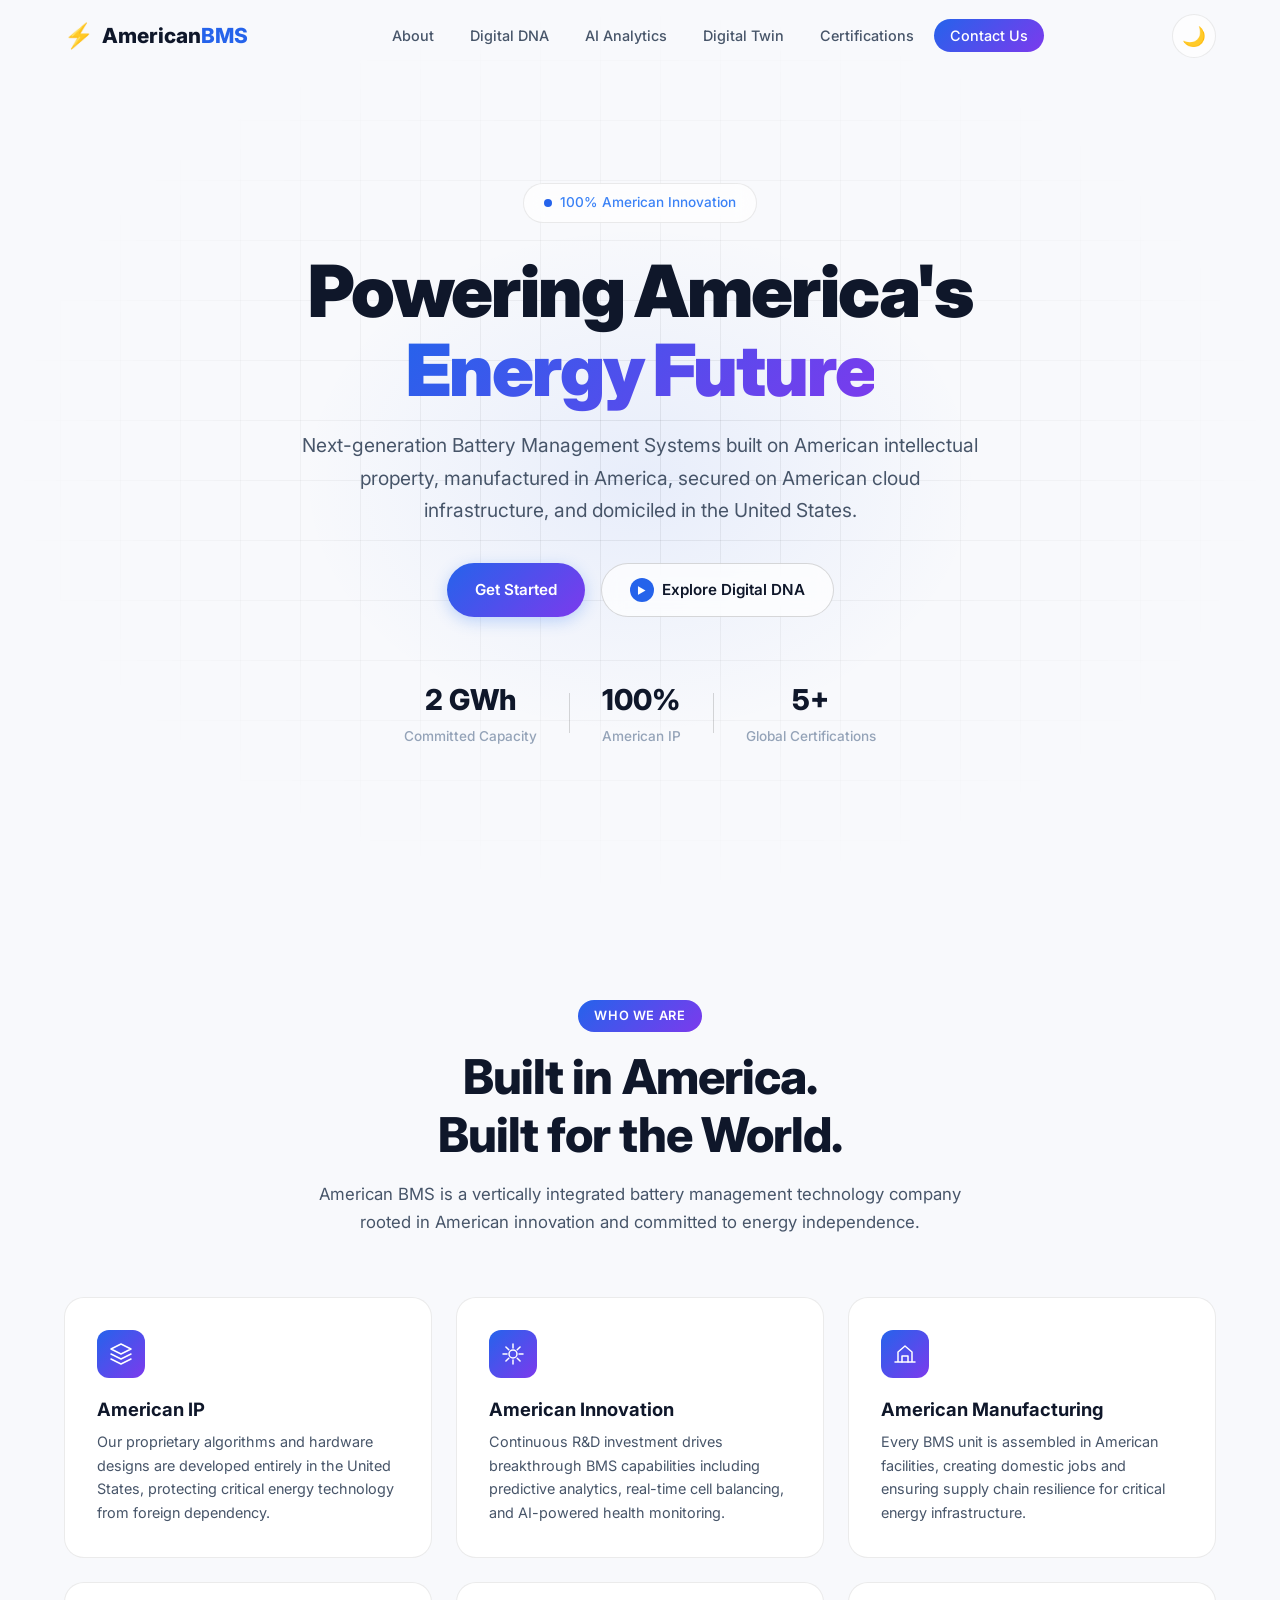
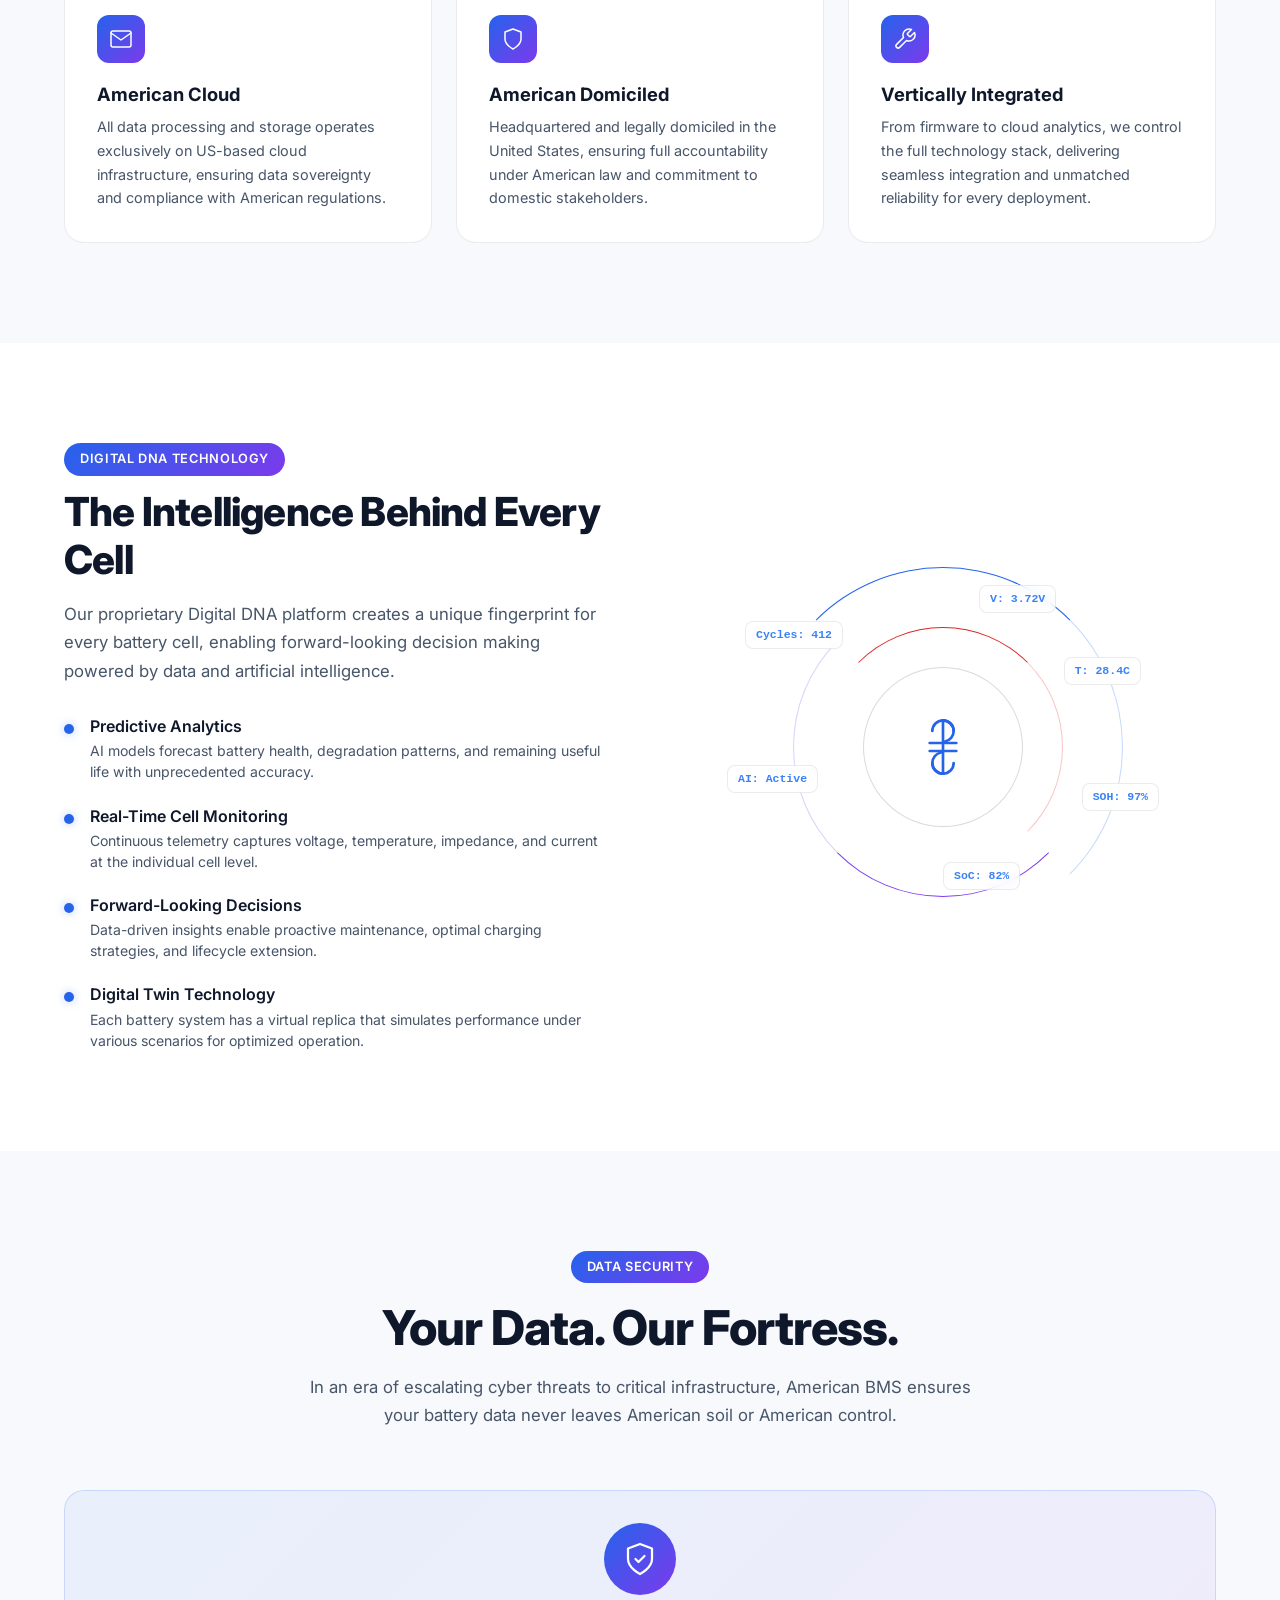
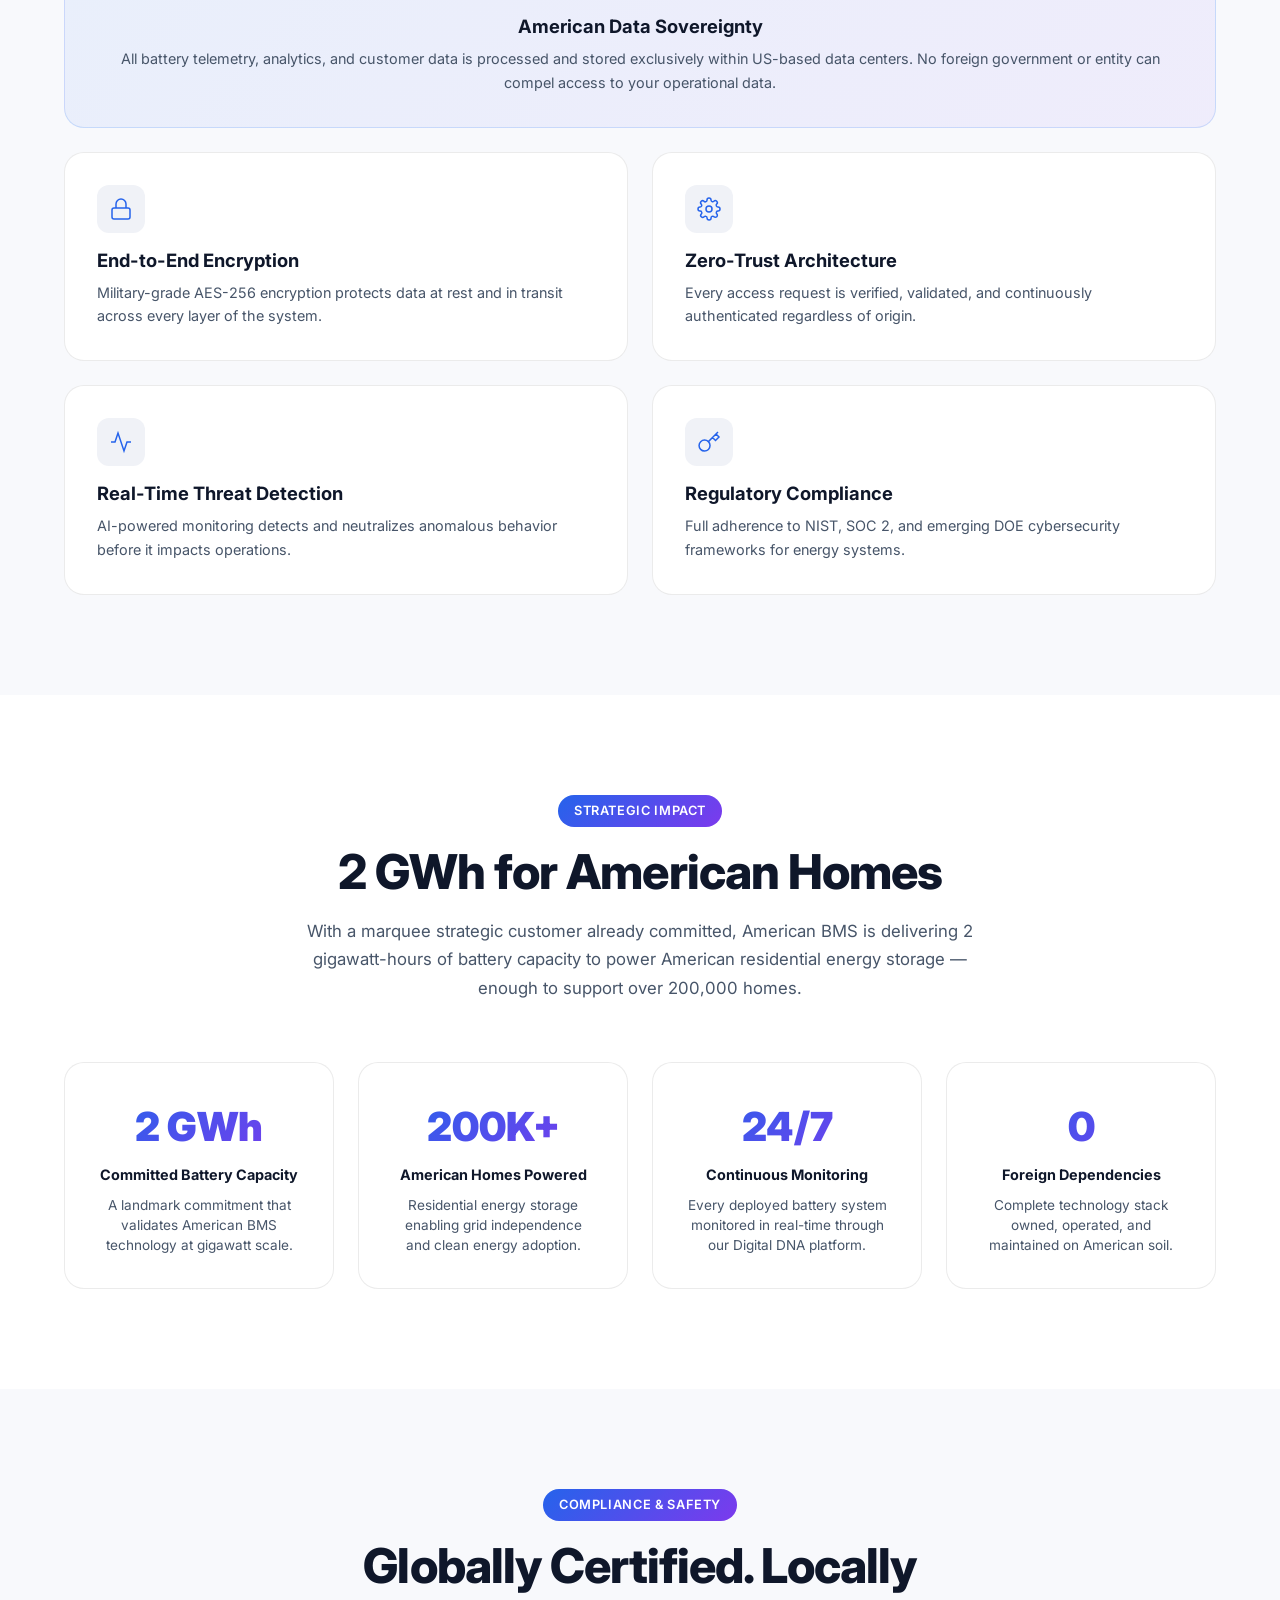
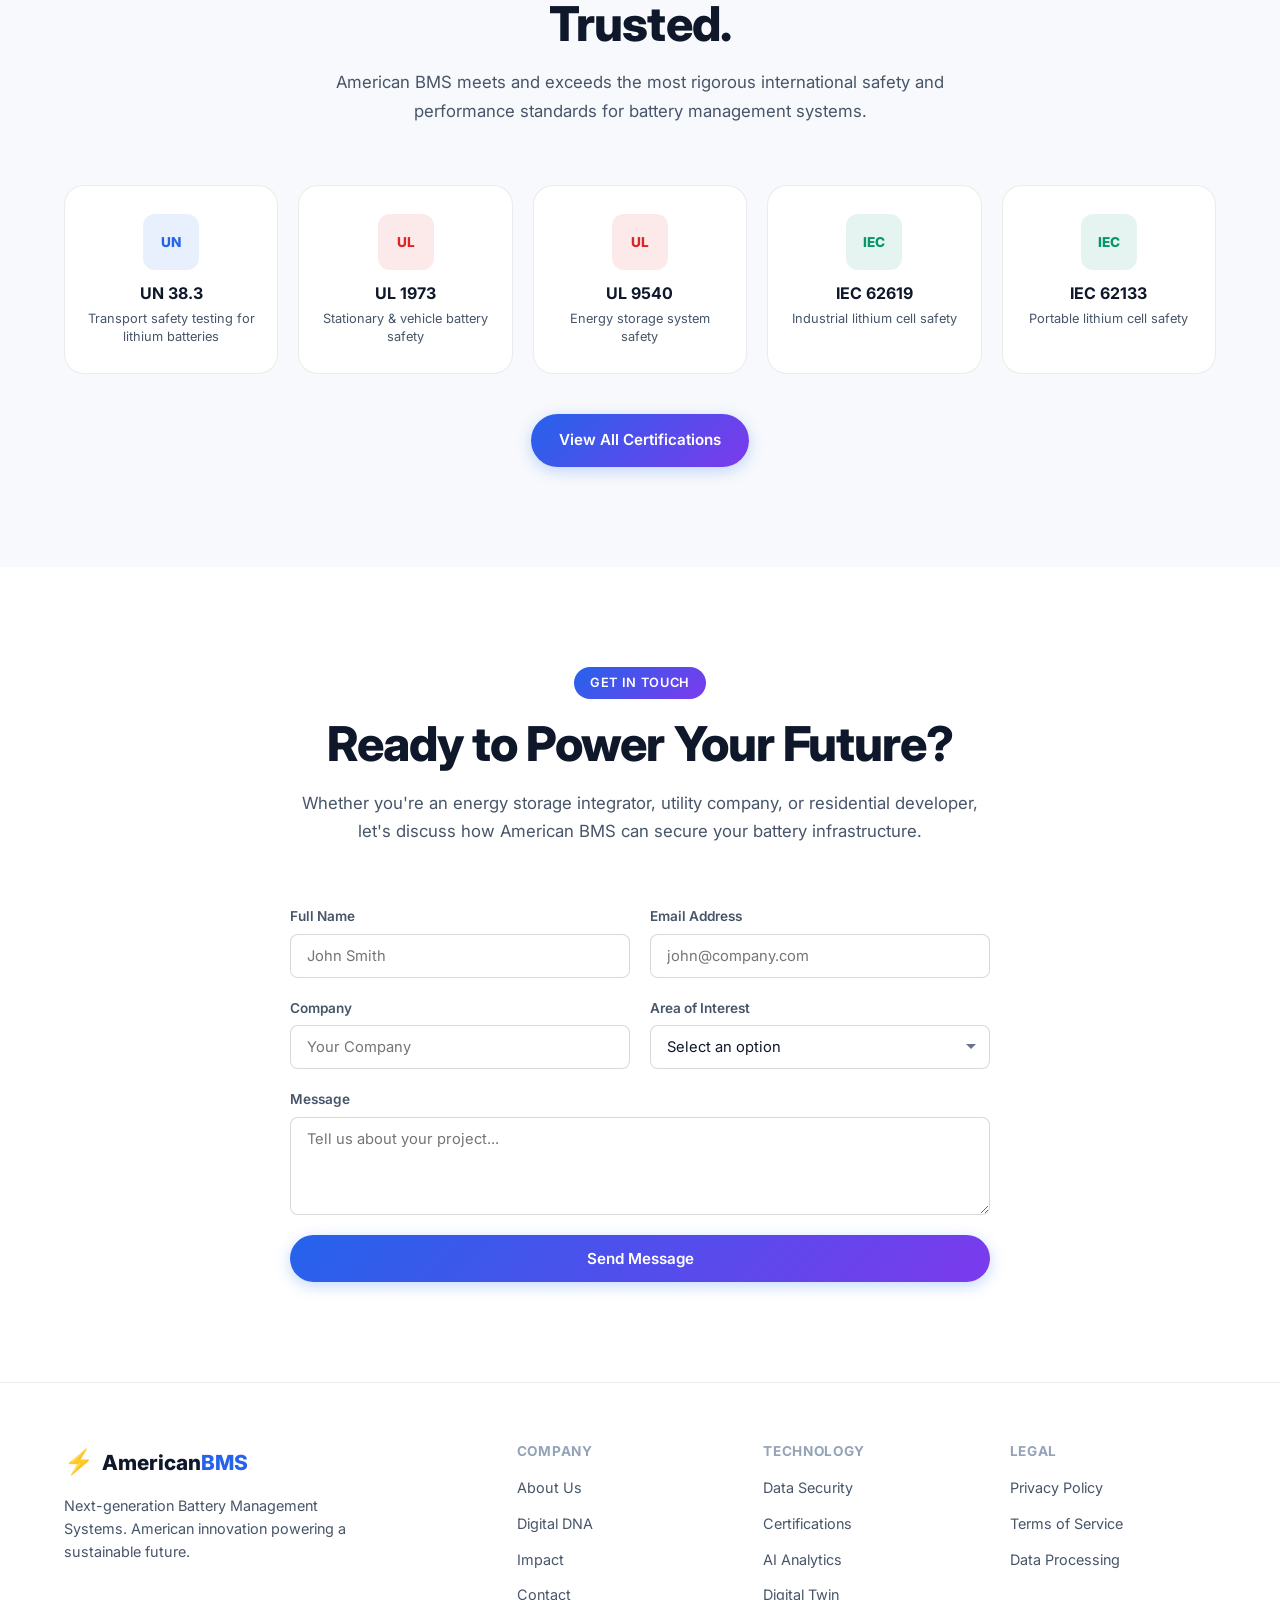
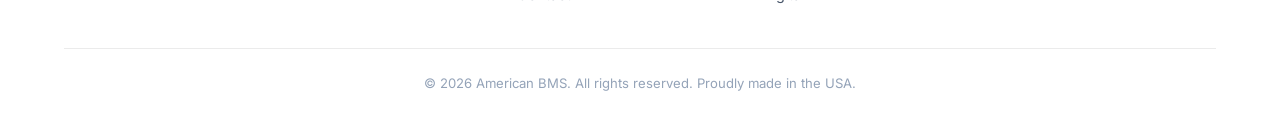
==== commit 47bd54b1: "Add AI Analytics, Digital Twin, and legal pages - AI Analytics page: supply chain traceability, FEOC" ====
--- a/index.html
+++ b/index.html
@@ -22,8 +22,8 @@
             <ul class="nav-links" id="navLinks">
                 <li><a href="#about">About</a></li>
                 <li><a href="#digital-dna">Digital DNA</a></li>
-                <li><a href="#security">Security</a></li>
-                <li><a href="#impact">Impact</a></li>
+                <li><a href="ai-analytics.html">AI Analytics</a></li>
+                <li><a href="digital-twin.html">Digital Twin</a></li>
                 <li><a href="certifications.html">Certifications</a></li>
                 <li><a href="#contact" class="nav-cta">Contact Us</a></li>
             </ul>
@@ -423,16 +423,16 @@
                     <ul>
                         <li><a href="#security">Data Security</a></li>
                         <li><a href="certifications.html">Certifications</a></li>
-                        <li><a href="#digital-dna">AI Analytics</a></li>
-                        <li><a href="#digital-dna">Digital Twin</a></li>
+                        <li><a href="ai-analytics.html">AI Analytics</a></li>
+                        <li><a href="digital-twin.html">Digital Twin</a></li>
                     </ul>
                 </div>
                 <div class="footer-links">
                     <h4>Legal</h4>
                     <ul>
-                        <li><a href="#">Privacy Policy</a></li>
-                        <li><a href="#">Terms of Service</a></li>
-                        <li><a href="#">Data Processing</a></li>
+                        <li><a href="privacy-policy.html">Privacy Policy</a></li>
+                        <li><a href="terms-of-service.html">Terms of Service</a></li>
+                        <li><a href="data-processing.html">Data Processing</a></li>
                     </ul>
                 </div>
             </div>
--- a/css/styles.css
+++ b/css/styles.css
@@ -1261,6 +1261,721 @@
 }
 
 /* ============================================
+   PAGE HERO SMALL (Legal pages)
+   ============================================ */
+.page-hero-sm {
+    min-height: 35vh;
+    padding-bottom: 40px;
+}
+
+/* ============================================
+   LEGAL CONTENT
+   ============================================ */
+.legal-content {
+    max-width: 800px;
+    margin: 0 auto;
+}
+
+.legal-section {
+    margin-bottom: 40px;
+    padding-bottom: 40px;
+    border-bottom: 1px solid var(--border-color);
+}
+
+.legal-section:last-child {
+    border-bottom: none;
+}
+
+.legal-section h2 {
+    font-size: 1.4rem;
+    font-weight: 700;
+    margin-bottom: 16px;
+}
+
+.legal-section h3 {
+    font-size: 1.1rem;
+    font-weight: 600;
+    margin-top: 20px;
+    margin-bottom: 10px;
+}
+
+.legal-section p {
+    font-size: 0.95rem;
+    color: var(--text-secondary);
+    line-height: 1.75;
+    margin-bottom: 12px;
+}
+
+.legal-section ul {
+    margin: 12px 0;
+    padding-left: 20px;
+}
+
+.legal-section ul li {
+    font-size: 0.92rem;
+    color: var(--text-secondary);
+    line-height: 1.7;
+    margin-bottom: 8px;
+    list-style: disc;
+}
+
+.legal-table {
+    background: var(--bg-card);
+    border: 1px solid var(--border-color);
+    border-radius: var(--radius-md);
+    overflow: hidden;
+    margin: 16px 0;
+}
+
+.legal-table-row {
+    display: grid;
+    grid-template-columns: 1fr 2fr 1fr;
+    gap: 16px;
+    padding: 14px 20px;
+    border-bottom: 1px solid var(--border-color);
+    font-size: 0.88rem;
+    color: var(--text-secondary);
+}
+
+.legal-table-row:last-child { border-bottom: none; }
+
+.legal-table-row.header {
+    background: var(--bg-tertiary);
+    font-weight: 700;
+    color: var(--text-primary);
+    font-size: 0.82rem;
+    text-transform: uppercase;
+    letter-spacing: 0.03em;
+}
+
+/* ============================================
+   TRACEABILITY VISUAL
+   ============================================ */
+.traceability-visual {
+    display: flex;
+    align-items: center;
+    justify-content: center;
+    width: 100%;
+}
+
+.trace-chain {
+    display: flex;
+    flex-direction: column;
+    align-items: center;
+    gap: 0;
+}
+
+.trace-node {
+    display: flex;
+    align-items: center;
+    gap: 14px;
+    padding: 14px 24px;
+    background: var(--bg-card);
+    border: 1px solid var(--border-color);
+    border-radius: var(--radius-md);
+    width: 220px;
+    transition: all 0.3s ease;
+}
+
+.trace-node.active {
+    border-color: var(--accent-blue);
+    background: rgba(59, 130, 246, 0.08);
+    box-shadow: var(--shadow-glow);
+}
+
+.trace-icon {
+    width: 40px;
+    height: 40px;
+    display: flex;
+    align-items: center;
+    justify-content: center;
+    background: var(--bg-tertiary);
+    border-radius: var(--radius-sm);
+    flex-shrink: 0;
+    color: var(--accent-blue);
+}
+
+.trace-node.active .trace-icon {
+    background: var(--accent-blue);
+    color: #fff;
+}
+
+.trace-icon svg { width: 20px; height: 20px; }
+
+.trace-node span {
+    font-size: 0.88rem;
+    font-weight: 600;
+}
+
+.trace-line {
+    width: 2px;
+    height: 20px;
+    background: linear-gradient(to bottom, var(--accent-blue), var(--border-color-strong));
+}
+
+/* ============================================
+   FEOC GRID
+   ============================================ */
+.feoc-grid {
+    display: grid;
+    grid-template-columns: repeat(3, 1fr);
+    gap: 24px;
+}
+
+.feoc-card {
+    background: var(--bg-card);
+    border: 1px solid var(--border-color);
+    border-radius: var(--radius-lg);
+    padding: 28px;
+    transition: all 0.4s ease;
+    opacity: 0;
+    transform: translateY(20px);
+}
+
+.feoc-card.visible {
+    opacity: 1;
+    transform: translateY(0);
+}
+
+.feoc-card:hover {
+    background: var(--bg-card-hover);
+    border-color: var(--border-color-strong);
+    transform: translateY(-4px);
+}
+
+.feoc-card.visible:hover {
+    transform: translateY(-4px);
+}
+
+.feoc-featured {
+    grid-column: 1 / -1;
+    text-align: center;
+    background: linear-gradient(135deg, rgba(59, 130, 246, 0.08), rgba(139, 92, 246, 0.08));
+    border-color: rgba(59, 130, 246, 0.2);
+}
+
+.feoc-icon-wrap {
+    width: 64px;
+    height: 64px;
+    margin: 0 auto 16px;
+    display: flex;
+    align-items: center;
+    justify-content: center;
+    background: linear-gradient(135deg, var(--gradient-start), var(--gradient-end));
+    border-radius: 50%;
+    color: #fff;
+}
+
+.feoc-icon-wrap svg { width: 32px; height: 32px; }
+
+.feoc-badge {
+    display: inline-flex;
+    align-items: center;
+    justify-content: center;
+    width: 40px;
+    height: 40px;
+    background: linear-gradient(135deg, var(--gradient-start), var(--gradient-end));
+    color: #fff;
+    border-radius: var(--radius-sm);
+    font-size: 0.8rem;
+    font-weight: 800;
+    margin-bottom: 14px;
+}
+
+.feoc-card h3 {
+    font-size: 1.1rem;
+    font-weight: 700;
+    margin-bottom: 8px;
+}
+
+.feoc-card p {
+    font-size: 0.9rem;
+    color: var(--text-secondary);
+    line-height: 1.65;
+}
+
+/* ============================================
+   SCALE GRID (Fleet / Digital Twin)
+   ============================================ */
+.scale-grid {
+    display: grid;
+    grid-template-columns: repeat(3, 1fr);
+    gap: 24px;
+    align-items: start;
+}
+
+.scale-card {
+    background: var(--bg-card);
+    border: 1px solid var(--border-color);
+    border-radius: var(--radius-lg);
+    overflow: hidden;
+    transition: all 0.4s ease;
+    opacity: 0;
+    transform: translateY(20px);
+}
+
+.scale-card.visible {
+    opacity: 1;
+    transform: translateY(0);
+}
+
+.scale-card:hover {
+    border-color: var(--border-color-strong);
+    transform: translateY(-4px);
+}
+
+.scale-card.visible:hover {
+    transform: translateY(-4px);
+}
+
+.scale-card.featured {
+    border-color: var(--accent-blue);
+    box-shadow: var(--shadow-glow);
+}
+
+.scale-header {
+    padding: 24px 28px;
+    display: flex;
+    align-items: center;
+    gap: 14px;
+    border-bottom: 1px solid var(--border-color);
+    position: relative;
+}
+
+.scale-header svg {
+    width: 28px;
+    height: 28px;
+    flex-shrink: 0;
+}
+
+.scale-header.residential { color: var(--accent-blue); }
+.scale-header.ci { color: var(--gradient-end); }
+.scale-header.utility { color: var(--accent-red); }
+
+.scale-header h3 {
+    font-size: 1.1rem;
+    font-weight: 700;
+    color: var(--text-primary);
+}
+
+.scale-popular {
+    position: absolute;
+    top: 12px;
+    right: 16px;
+    padding: 4px 10px;
+    background: linear-gradient(135deg, var(--gradient-start), var(--gradient-end));
+    color: #fff;
+    border-radius: var(--radius-xl);
+    font-size: 0.7rem;
+    font-weight: 700;
+    text-transform: uppercase;
+}
+
+.scale-features {
+    padding: 24px 28px;
+    display: flex;
+    flex-direction: column;
+    gap: 12px;
+}
+
+.scale-features li {
+    font-size: 0.9rem;
+    color: var(--text-secondary);
+    padding-left: 20px;
+    position: relative;
+    line-height: 1.5;
+}
+
+.scale-features li::before {
+    content: '';
+    position: absolute;
+    left: 0;
+    top: 8px;
+    width: 8px;
+    height: 8px;
+    background: var(--accent-blue);
+    border-radius: 50%;
+    opacity: 0.6;
+}
+
+/* ============================================
+   COMPLIANCE VISUAL
+   ============================================ */
+.split-content.reverse {
+    direction: rtl;
+}
+
+.split-content.reverse > * {
+    direction: ltr;
+}
+
+.compliance-visual {
+    display: flex;
+    align-items: center;
+    justify-content: center;
+}
+
+.compliance-doc {
+    background: var(--bg-card);
+    border: 1px solid var(--border-color);
+    border-radius: var(--radius-md);
+    width: 100%;
+    max-width: 380px;
+    overflow: hidden;
+    box-shadow: var(--shadow-md);
+}
+
+.doc-header {
+    padding: 16px 20px;
+    border-bottom: 1px solid var(--border-color);
+    display: flex;
+    align-items: center;
+    gap: 12px;
+}
+
+.doc-badge {
+    padding: 3px 8px;
+    background: rgba(16, 185, 129, 0.15);
+    color: #34d399;
+    border-radius: 4px;
+    font-size: 0.65rem;
+    font-weight: 800;
+    letter-spacing: 0.05em;
+}
+
+.doc-title {
+    font-size: 0.85rem;
+    font-weight: 600;
+}
+
+.doc-body { padding: 8px 0; }
+
+.doc-row {
+    display: flex;
+    justify-content: space-between;
+    align-items: center;
+    padding: 10px 20px;
+    font-size: 0.85rem;
+    border-bottom: 1px solid var(--border-color);
+}
+
+.doc-row:last-child { border-bottom: none; }
+
+.doc-row span:first-child {
+    color: var(--text-secondary);
+}
+
+.doc-status {
+    padding: 2px 10px;
+    border-radius: 4px;
+    font-size: 0.75rem;
+    font-weight: 700;
+}
+
+.doc-status.pass {
+    background: rgba(16, 185, 129, 0.15);
+    color: #34d399;
+}
+
+/* ============================================
+   CELL LIBRARY (Digital Twin)
+   ============================================ */
+.cell-section {
+    margin-bottom: 60px;
+}
+
+.cell-section-title {
+    font-size: 1.2rem;
+    font-weight: 700;
+    margin-bottom: 24px;
+    padding-bottom: 12px;
+    border-bottom: 2px solid var(--accent-blue);
+    display: inline-block;
+}
+
+.cell-grid {
+    display: grid;
+    grid-template-columns: repeat(3, 1fr);
+    gap: 24px;
+}
+
+.cell-card {
+    background: var(--bg-card);
+    border: 1px solid var(--border-color);
+    border-radius: var(--radius-lg);
+    overflow: hidden;
+    transition: all 0.4s ease;
+    opacity: 0;
+    transform: translateY(20px);
+}
+
+.cell-card.visible {
+    opacity: 1;
+    transform: translateY(0);
+}
+
+.cell-card:hover {
+    border-color: var(--border-color-strong);
+    transform: translateY(-4px);
+}
+
+.cell-card.visible:hover {
+    transform: translateY(-4px);
+}
+
+.cell-capacity {
+    padding: 24px;
+    text-align: center;
+    font-size: 2.2rem;
+    font-weight: 900;
+    background: linear-gradient(135deg, rgba(59, 130, 246, 0.08), rgba(139, 92, 246, 0.08));
+    background: linear-gradient(135deg, var(--gradient-start), var(--gradient-end));
+    -webkit-background-clip: text;
+    -webkit-text-fill-color: transparent;
+    background-clip: text;
+    border-bottom: 1px solid var(--border-color);
+}
+
+.cell-details {
+    padding: 24px;
+}
+
+.cell-tag {
+    display: inline-block;
+    padding: 3px 10px;
+    background: var(--bg-tertiary);
+    border-radius: 4px;
+    font-size: 0.75rem;
+    font-weight: 700;
+    color: var(--accent-blue-light);
+    margin-bottom: 10px;
+}
+
+.cell-details p {
+    font-size: 0.88rem;
+    color: var(--text-secondary);
+    line-height: 1.6;
+    margin-bottom: 12px;
+}
+
+.cell-details ul {
+    padding-left: 16px;
+}
+
+.cell-details ul li {
+    font-size: 0.82rem;
+    color: var(--text-tertiary);
+    line-height: 1.6;
+    list-style: disc;
+}
+
+/* Chemistry Grid */
+.chem-grid {
+    display: grid;
+    grid-template-columns: repeat(3, 1fr);
+    gap: 24px;
+}
+
+.chem-card {
+    background: var(--bg-card);
+    border: 1px solid var(--border-color);
+    border-radius: var(--radius-lg);
+    padding: 28px;
+    transition: all 0.4s ease;
+    opacity: 0;
+    transform: translateY(20px);
+}
+
+.chem-card.visible {
+    opacity: 1;
+    transform: translateY(0);
+}
+
+.chem-card:hover {
+    border-color: var(--border-color-strong);
+    transform: translateY(-4px);
+}
+
+.chem-card.visible:hover {
+    transform: translateY(-4px);
+}
+
+.chem-name {
+    font-size: 1.8rem;
+    font-weight: 900;
+    background: linear-gradient(135deg, var(--gradient-start), var(--gradient-end));
+    -webkit-background-clip: text;
+    -webkit-text-fill-color: transparent;
+    background-clip: text;
+    margin-bottom: 2px;
+}
+
+.chem-full {
+    font-size: 0.82rem;
+    color: var(--text-tertiary);
+    font-weight: 500;
+    margin-bottom: 12px;
+}
+
+.chem-card p {
+    font-size: 0.9rem;
+    color: var(--text-secondary);
+    line-height: 1.65;
+    margin-bottom: 16px;
+}
+
+.chem-tags {
+    display: flex;
+    flex-wrap: wrap;
+    gap: 6px;
+}
+
+.chem-tags span {
+    padding: 4px 10px;
+    background: var(--bg-tertiary);
+    border-radius: 4px;
+    font-size: 0.72rem;
+    font-weight: 600;
+    color: var(--text-secondary);
+}
+
+/* ============================================
+   SIMULATION GRID (Digital Twin)
+   ============================================ */
+.sim-grid {
+    display: grid;
+    grid-template-columns: repeat(3, 1fr);
+    gap: 24px;
+}
+
+.sim-card {
+    background: var(--bg-card);
+    border: 1px solid var(--border-color);
+    border-radius: var(--radius-lg);
+    padding: 32px;
+    transition: all 0.4s ease;
+    opacity: 0;
+    transform: translateY(20px);
+}
+
+.sim-card.visible {
+    opacity: 1;
+    transform: translateY(0);
+}
+
+.sim-card:hover {
+    border-color: var(--border-color-strong);
+}
+
+.sim-icon {
+    width: 56px;
+    height: 56px;
+    display: flex;
+    align-items: center;
+    justify-content: center;
+    border-radius: var(--radius-md);
+    margin-bottom: 20px;
+}
+
+.sim-icon svg { width: 28px; height: 28px; color: #fff; }
+
+.sim-icon.thermal { background: linear-gradient(135deg, #ef4444, #f97316); }
+.sim-icon.mechanical { background: linear-gradient(135deg, #8b5cf6, #6366f1); }
+.sim-icon.electrical { background: linear-gradient(135deg, #3b82f6, #06b6d4); }
+
+.sim-card h3 {
+    font-size: 1.2rem;
+    font-weight: 700;
+    margin-bottom: 10px;
+}
+
+.sim-desc {
+    font-size: 0.9rem;
+    color: var(--text-secondary);
+    line-height: 1.6;
+    margin-bottom: 24px;
+}
+
+.sim-features {
+    display: flex;
+    flex-direction: column;
+    gap: 18px;
+}
+
+.sim-feature h4 {
+    font-size: 0.9rem;
+    font-weight: 600;
+    margin-bottom: 4px;
+}
+
+.sim-feature p {
+    font-size: 0.82rem;
+    color: var(--text-secondary);
+    line-height: 1.55;
+}
+
+/* ============================================
+   WORKFLOW STEPS (Digital Twin)
+   ============================================ */
+.workflow-steps {
+    max-width: 700px;
+    margin: 0 auto;
+    display: flex;
+    flex-direction: column;
+    gap: 0;
+}
+
+.workflow-step {
+    display: flex;
+    gap: 24px;
+    padding: 28px 0;
+    border-bottom: 1px solid var(--border-color);
+    opacity: 0;
+    transform: translateY(20px);
+    transition: all 0.4s ease;
+}
+
+.workflow-step.visible {
+    opacity: 1;
+    transform: translateY(0);
+}
+
+.workflow-step:last-child { border-bottom: none; }
+
+.step-number {
+    flex-shrink: 0;
+    width: 52px;
+    height: 52px;
+    display: flex;
+    align-items: center;
+    justify-content: center;
+    background: linear-gradient(135deg, var(--gradient-start), var(--gradient-end));
+    color: #fff;
+    border-radius: var(--radius-md);
+    font-size: 1rem;
+    font-weight: 800;
+}
+
+.step-content h3 {
+    font-size: 1.1rem;
+    font-weight: 700;
+    margin-bottom: 6px;
+}
+
+.step-content p {
+    font-size: 0.9rem;
+    color: var(--text-secondary);
+    line-height: 1.65;
+}
+
+/* Value Stats (reuses impact-stats layout) */
+.value-stats {
+    display: grid;
+    grid-template-columns: repeat(4, 1fr);
+    gap: 24px;
+}
+
+/* ============================================
    ANIMATIONS
    ============================================ */
 .animate-in {
@@ -1277,10 +1992,15 @@
    ============================================ */
 @media (max-width: 1024px) {
     .pillars-grid { grid-template-columns: repeat(2, 1fr); }
-    .impact-stats { grid-template-columns: repeat(2, 1fr); }
+    .impact-stats, .value-stats { grid-template-columns: repeat(2, 1fr); }
     .cert-preview-grid { grid-template-columns: repeat(3, 1fr); }
     .footer-grid { grid-template-columns: 1fr 1fr; gap: 32px; }
     .cert-detail-body { grid-template-columns: 1fr; }
+    .feoc-grid { grid-template-columns: repeat(2, 1fr); }
+    .scale-grid { grid-template-columns: 1fr; max-width: 500px; margin: 0 auto; }
+    .sim-grid { grid-template-columns: 1fr; }
+    .cell-grid, .chem-grid { grid-template-columns: repeat(2, 1fr); }
+    .legal-table-row { grid-template-columns: 1fr; gap: 4px; }
 }
 
 @media (max-width: 768px) {
@@ -1322,10 +2042,13 @@
 
     .pillars-grid { grid-template-columns: 1fr; }
     .security-grid { grid-template-columns: 1fr; }
-    .impact-stats { grid-template-columns: 1fr; }
+    .impact-stats, .value-stats { grid-template-columns: 1fr; }
     .cert-preview-grid { grid-template-columns: repeat(2, 1fr); }
     .form-row { grid-template-columns: 1fr; }
     .footer-grid { grid-template-columns: 1fr; gap: 24px; }
+    .feoc-grid { grid-template-columns: 1fr; }
+    .cell-grid, .chem-grid { grid-template-columns: 1fr; }
+    .split-content.reverse { direction: ltr; }
 
     .hero-stats { gap: 20px; }
     .stat-divider { display: none; }
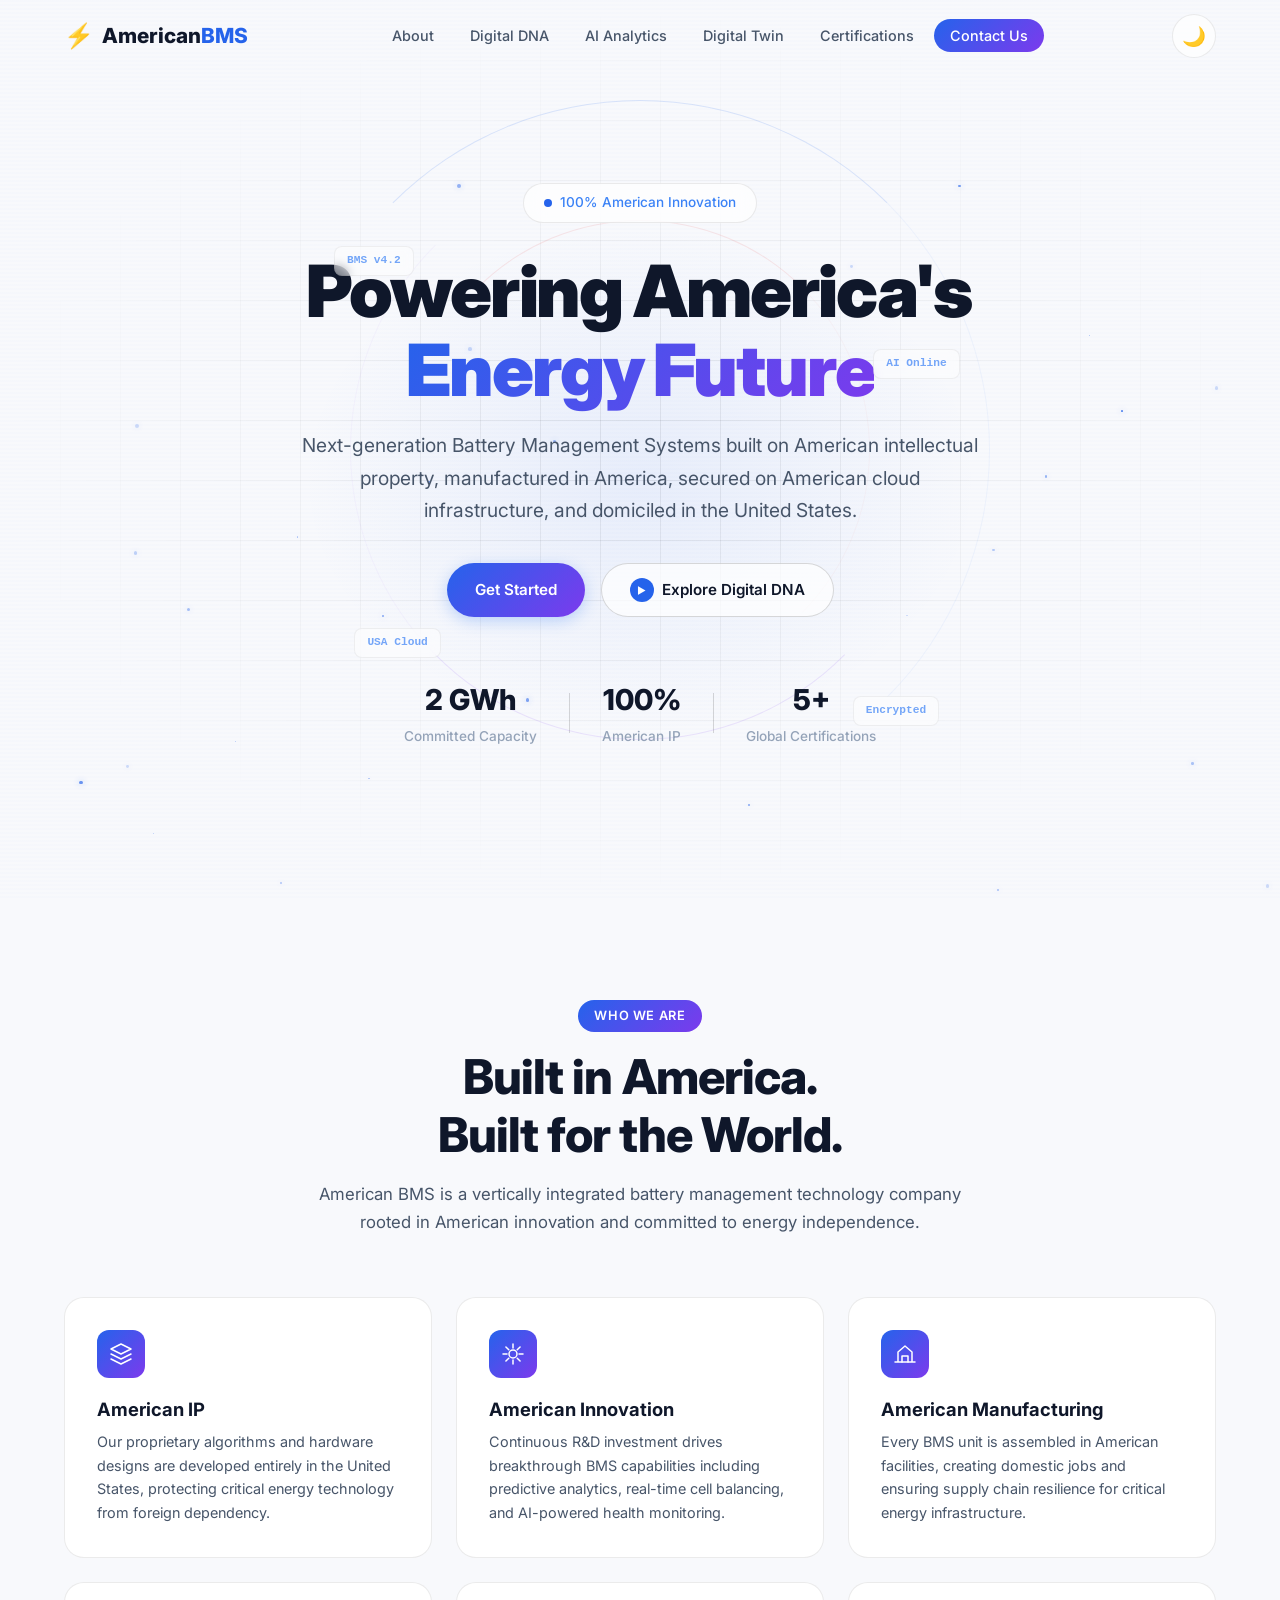
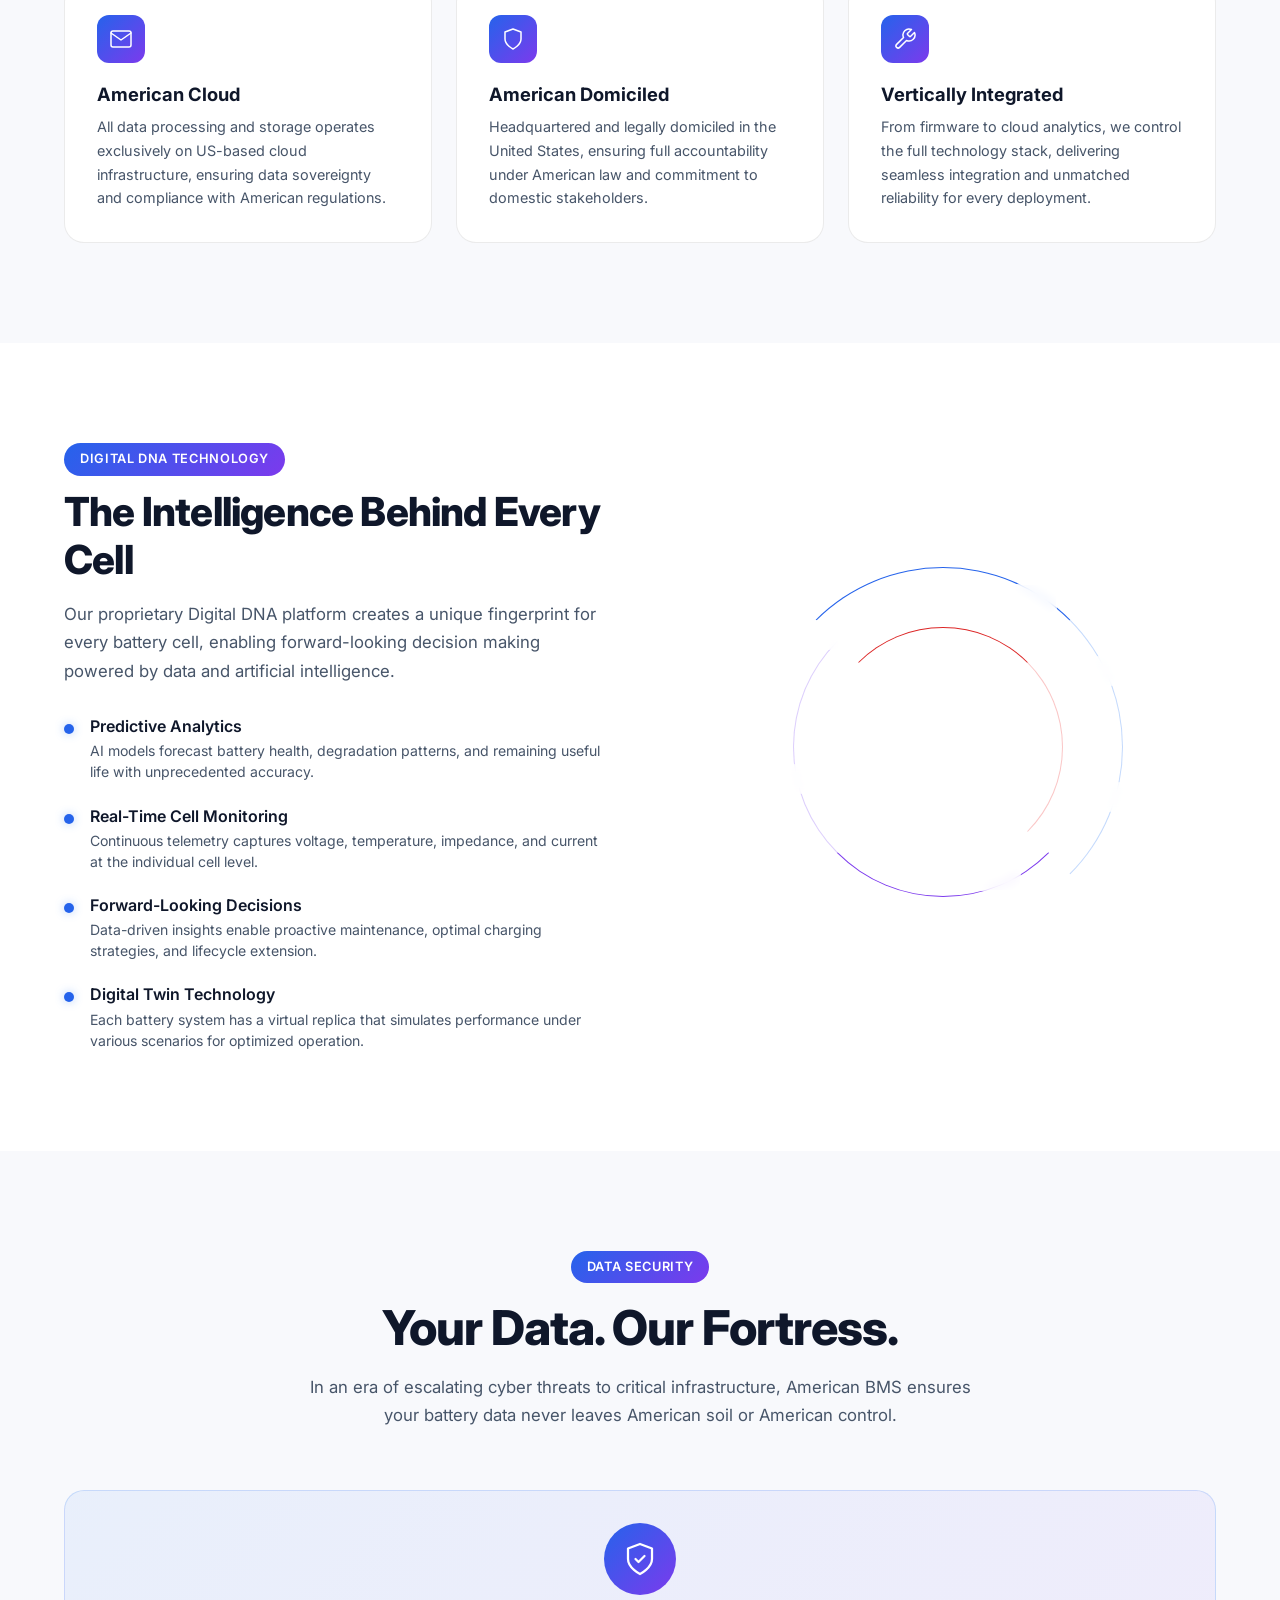
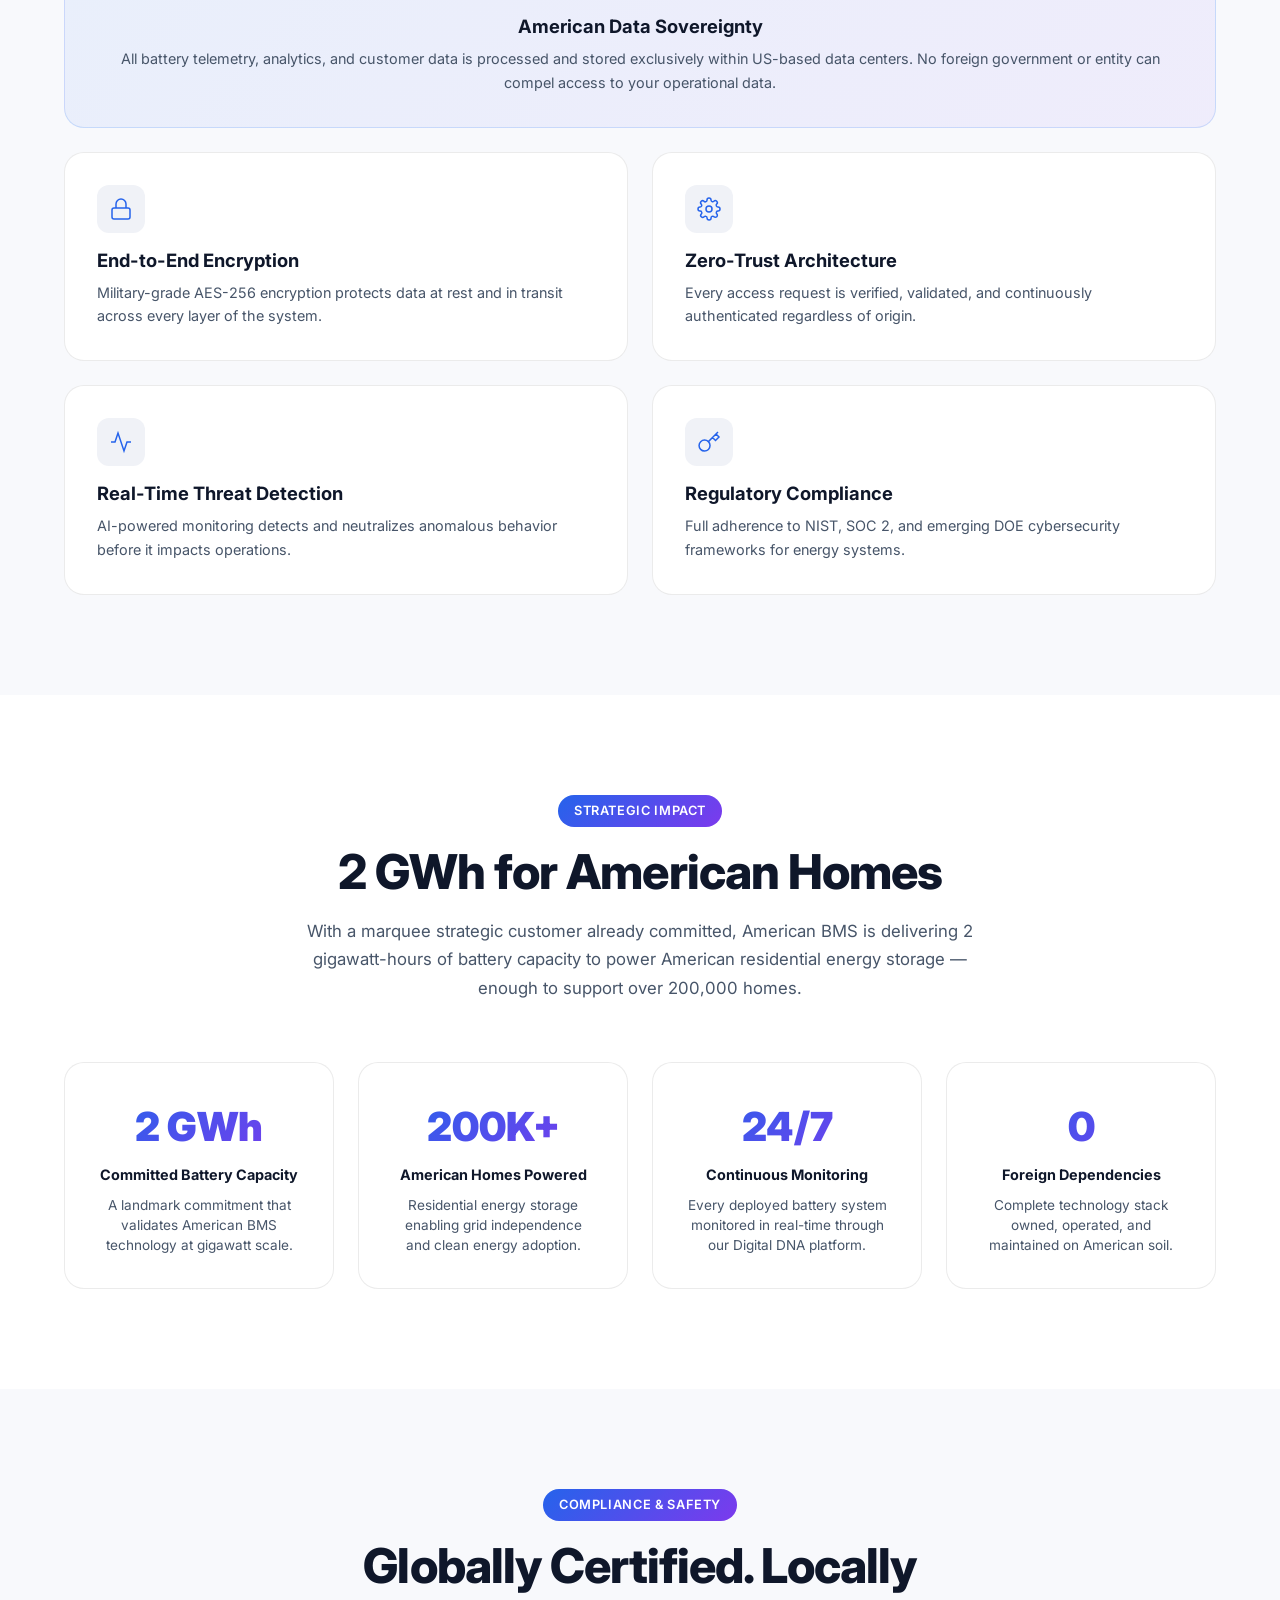
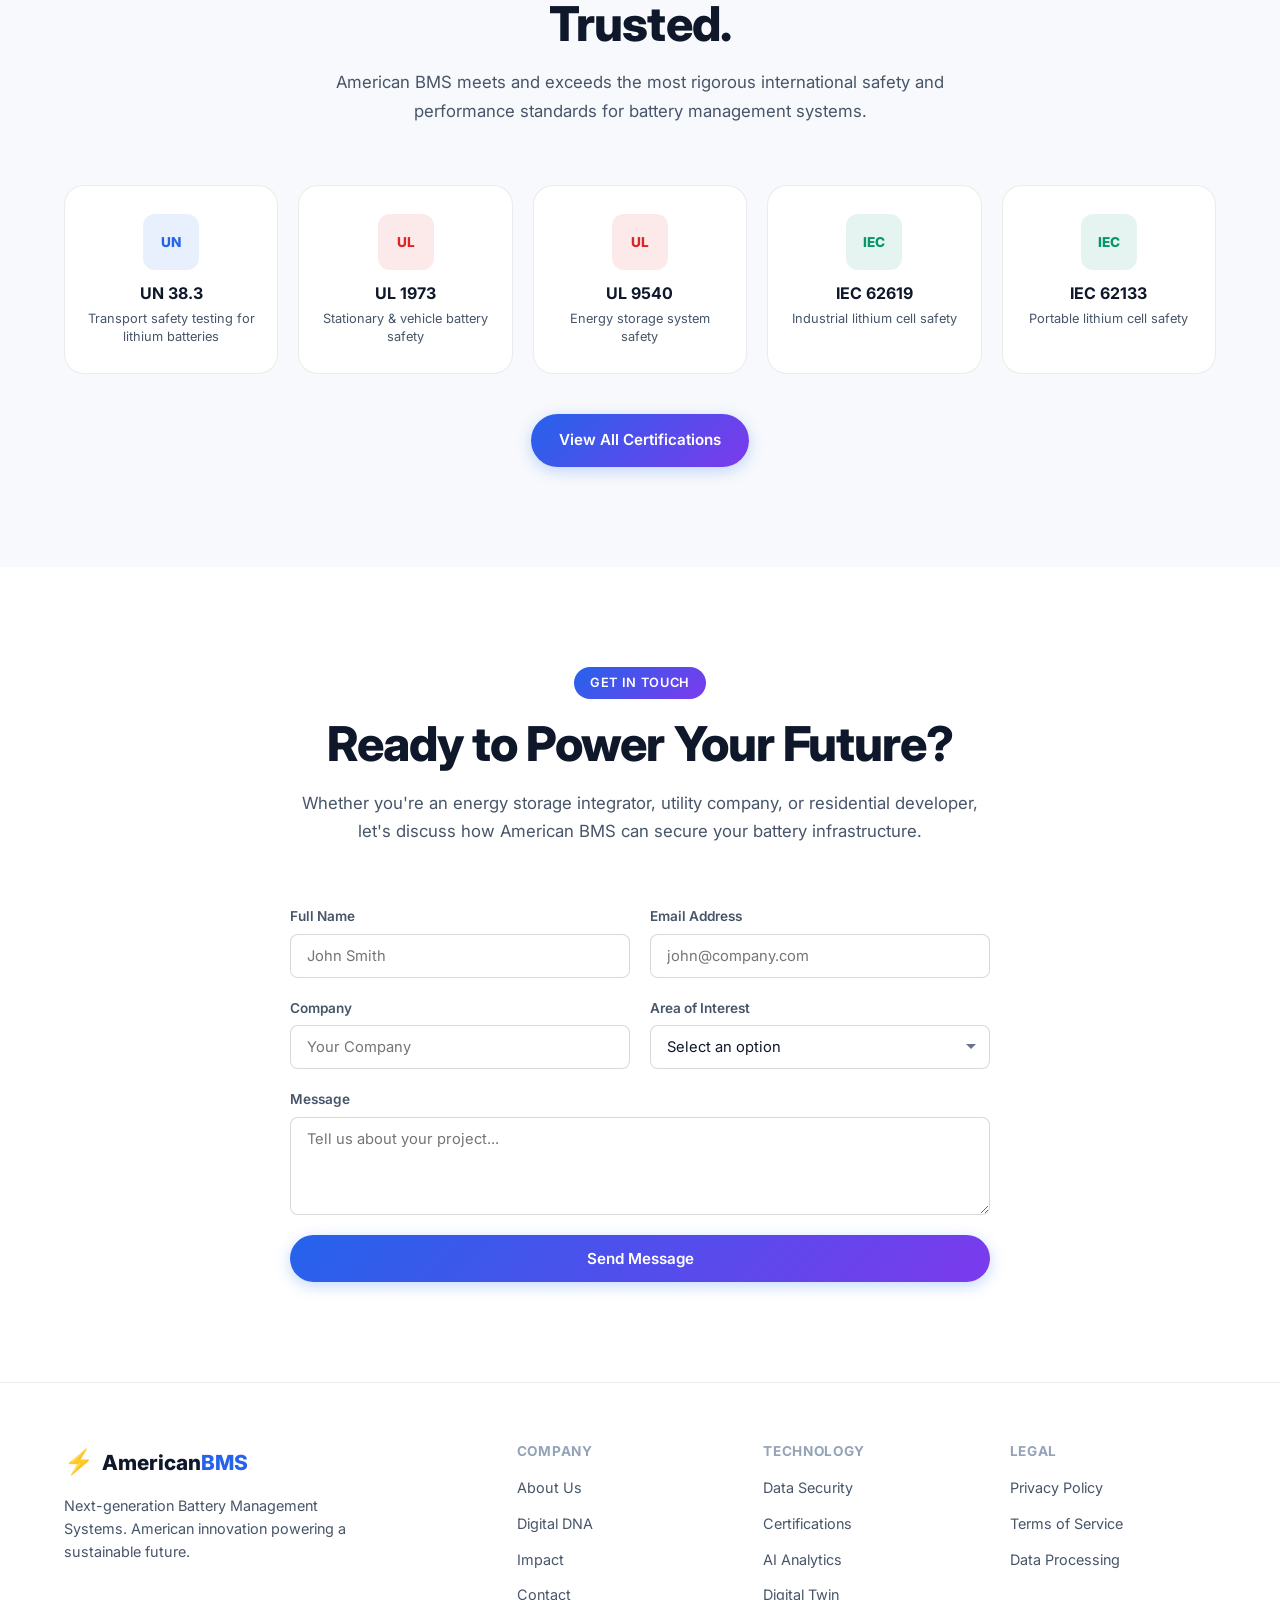
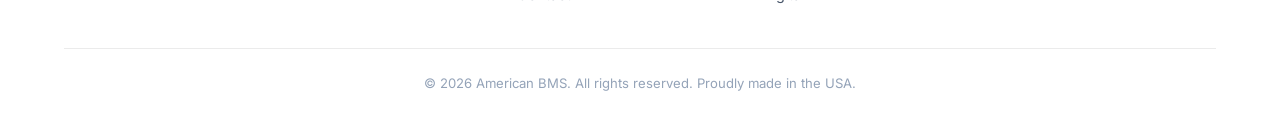
==== commit 8bef4bff: "Add futuristic hero animations and wire contact form to admin@c4v.us Hero animations: - Typewriter e" ====
--- a/index.html
+++ b/index.html
@@ -44,22 +44,28 @@
         <div class="hero-bg">
             <div class="hero-grid"></div>
             <div class="hero-glow"></div>
+            <div class="hero-particles" id="heroParticles"></div>
+            <div class="hero-orbit">
+                <div class="orbit-ring orbit-ring-1"></div>
+                <div class="orbit-ring orbit-ring-2"></div>
+                <div class="orbit-ring orbit-ring-3"></div>
+            </div>
         </div>
         <div class="container hero-content">
-            <div class="hero-badge">
+            <div class="hero-badge animate-fade-in">
                 <span class="badge-dot"></span>
                 100% American Innovation
             </div>
             <h1 class="hero-title">
-                Powering America's<br>
-                <span class="gradient-text">Energy Future</span>
+                <span class="typewriter" id="typewriter"></span><br>
+                <span class="gradient-text animate-slide-up">Energy Future</span>
             </h1>
-            <p class="hero-subtitle">
+            <p class="hero-subtitle animate-fade-in-delay">
                 Next-generation Battery Management Systems built on American intellectual property,
                 manufactured in America, secured on American cloud infrastructure, and domiciled in the United States.
             </p>
-            <div class="hero-actions">
-                <a href="#contact" class="btn btn-primary">Get Started</a>
+            <div class="hero-actions animate-fade-in-delay-2">
+                <a href="#contact" class="btn btn-primary btn-glow">Get Started</a>
                 <a href="#digital-dna" class="btn btn-secondary">
                     <span class="btn-play">&#9654;</span>
                     Explore Digital DNA
@@ -67,19 +73,25 @@
             </div>
             <div class="hero-stats">
                 <div class="stat">
-                    <span class="stat-value">2 GWh</span>
+                    <span class="stat-value" data-count="2" data-suffix=" GWh">0</span>
                     <span class="stat-label">Committed Capacity</span>
                 </div>
                 <div class="stat-divider"></div>
                 <div class="stat">
-                    <span class="stat-value">100%</span>
+                    <span class="stat-value" data-count="100" data-suffix="%">0</span>
                     <span class="stat-label">American IP</span>
                 </div>
                 <div class="stat-divider"></div>
                 <div class="stat">
-                    <span class="stat-value">5+</span>
+                    <span class="stat-value" data-count="5" data-suffix="+">0</span>
                     <span class="stat-label">Global Certifications</span>
                 </div>
+            </div>
+            <div class="hero-floating-data">
+                <span class="hero-data-tag hd-1">BMS v4.2</span>
+                <span class="hero-data-tag hd-2">AI Online</span>
+                <span class="hero-data-tag hd-3">USA Cloud</span>
+                <span class="hero-data-tag hd-4">Encrypted</span>
             </div>
         </div>
     </section>
@@ -361,6 +373,10 @@
                     </p>
                 </div>
                 <form class="contact-form" id="contactForm">
+                    <input type="hidden" name="_subject" value="New Contact from American BMS Website">
+                    <input type="hidden" name="_captcha" value="false">
+                    <input type="hidden" name="_template" value="table">
+                    <input type="text" name="_honey" style="display:none">
                     <div class="form-row">
                         <div class="form-group">
                             <label for="name">Full Name</label>
--- a/css/styles.css
+++ b/css/styles.css
@@ -1976,7 +1976,248 @@
 }
 
 /* ============================================
-   ANIMATIONS
+   HERO ANIMATIONS & PARTICLES
+   ============================================ */
+
+/* Floating Particles */
+.hero-particles {
+    position: absolute;
+    inset: 0;
+    overflow: hidden;
+    pointer-events: none;
+}
+
+.particle {
+    position: absolute;
+    background: var(--accent-blue);
+    border-radius: 50%;
+    animation: particleFloat linear infinite;
+    box-shadow: 0 0 6px var(--accent-blue);
+}
+
+@keyframes particleFloat {
+    0% { transform: translateY(0) translateX(0); opacity: 0; }
+    10% { opacity: 1; }
+    90% { opacity: 1; }
+    100% { transform: translateY(-100vh) translateX(30px); opacity: 0; }
+}
+
+/* Orbit Rings */
+.hero-orbit {
+    position: absolute;
+    top: 50%;
+    left: 50%;
+    transform: translate(-50%, -50%);
+    width: 700px;
+    height: 700px;
+    pointer-events: none;
+}
+
+.orbit-ring {
+    position: absolute;
+    border-radius: 50%;
+    border: 1px solid transparent;
+    animation: orbitSpin linear infinite;
+}
+
+.orbit-ring-1 {
+    inset: 0;
+    border-top-color: rgba(59, 130, 246, 0.25);
+    border-right-color: rgba(59, 130, 246, 0.08);
+    animation-duration: 25s;
+}
+
+.orbit-ring-2 {
+    inset: 60px;
+    border-bottom-color: rgba(139, 92, 246, 0.2);
+    border-left-color: rgba(139, 92, 246, 0.06);
+    animation-duration: 18s;
+    animation-direction: reverse;
+}
+
+.orbit-ring-3 {
+    inset: 120px;
+    border-top-color: rgba(239, 68, 68, 0.15);
+    border-right-color: rgba(239, 68, 68, 0.05);
+    animation-duration: 30s;
+}
+
+@keyframes orbitSpin {
+    to { transform: rotate(360deg); }
+}
+
+[data-theme="light"] .orbit-ring-1 { border-top-color: rgba(37, 99, 235, 0.15); border-right-color: rgba(37, 99, 235, 0.05); }
+[data-theme="light"] .orbit-ring-2 { border-bottom-color: rgba(124, 58, 237, 0.12); border-left-color: rgba(124, 58, 237, 0.04); }
+[data-theme="light"] .orbit-ring-3 { border-top-color: rgba(220, 38, 38, 0.1); border-right-color: rgba(220, 38, 38, 0.03); }
+[data-theme="light"] .particle { box-shadow: 0 0 6px rgba(37, 99, 235, 0.6); }
+
+/* Typewriter */
+.typewriter {
+    display: inline;
+    border-right: 3px solid var(--accent-blue);
+    animation: blink 0.8s step-end infinite;
+}
+
+.typewriter-done {
+    border-right-color: transparent;
+    animation: blink 0.8s step-end infinite 2s;
+}
+
+@keyframes blink {
+    50% { border-color: transparent; }
+}
+
+/* Hero entrance animations */
+.animate-fade-in {
+    animation: heroFadeIn 0.8s ease 0.3s both;
+}
+
+.animate-slide-up {
+    animation: heroSlideUp 0.8s ease 1.8s both;
+}
+
+.animate-fade-in-delay {
+    animation: heroFadeIn 0.8s ease 2.4s both;
+}
+
+.animate-fade-in-delay-2 {
+    animation: heroFadeIn 0.8s ease 2.8s both;
+}
+
+@keyframes heroFadeIn {
+    from { opacity: 0; transform: translateY(20px); }
+    to { opacity: 1; transform: translateY(0); }
+}
+
+@keyframes heroSlideUp {
+    from { opacity: 0; transform: translateY(30px) scale(0.95); }
+    to { opacity: 1; transform: translateY(0) scale(1); }
+}
+
+/* Glowing CTA button */
+.btn-glow {
+    position: relative;
+    overflow: visible;
+}
+
+.btn-glow::before {
+    content: '';
+    position: absolute;
+    inset: -3px;
+    background: linear-gradient(135deg, var(--gradient-start), var(--gradient-end));
+    border-radius: inherit;
+    opacity: 0;
+    filter: blur(12px);
+    transition: opacity 0.4s ease;
+    z-index: -1;
+}
+
+.btn-glow:hover::before {
+    opacity: 0.6;
+}
+
+/* Floating Hero Data Tags */
+.hero-floating-data {
+    position: absolute;
+    inset: 0;
+    pointer-events: none;
+    overflow: hidden;
+}
+
+.hero-data-tag {
+    position: absolute;
+    padding: 5px 12px;
+    background: var(--bg-glass);
+    border: 1px solid var(--border-color);
+    border-radius: var(--radius-sm);
+    font-size: 0.7rem;
+    font-weight: 600;
+    font-family: 'SF Mono', 'Fira Code', monospace;
+    color: var(--accent-blue-light);
+    backdrop-filter: blur(5px);
+    animation: floatTag 5s ease-in-out infinite;
+    opacity: 0.7;
+}
+
+.hd-1 { top: 15%; left: 5%; animation-delay: 0s; }
+.hd-2 { top: 30%; right: 3%; animation-delay: 1.2s; }
+.hd-3 { bottom: 25%; left: 8%; animation-delay: 2.4s; }
+.hd-4 { bottom: 15%; right: 6%; animation-delay: 3.6s; }
+
+@keyframes floatTag {
+    0%, 100% { transform: translateY(0) rotate(0deg); }
+    33% { transform: translateY(-12px) rotate(1deg); }
+    66% { transform: translateY(6px) rotate(-1deg); }
+}
+
+/* Animated gradient border on card hover */
+.pillar-card::before,
+.security-card::before {
+    content: '';
+    position: absolute;
+    inset: -1px;
+    border-radius: inherit;
+    background: linear-gradient(135deg, var(--gradient-start), var(--gradient-end), var(--accent-red), var(--gradient-start));
+    background-size: 300% 300%;
+    opacity: 0;
+    transition: opacity 0.4s ease;
+    z-index: -1;
+    animation: gradientShift 4s ease infinite;
+}
+
+.pillar-card,
+.security-card {
+    position: relative;
+    z-index: 0;
+}
+
+.pillar-card:hover::before,
+.security-card:hover::before {
+    opacity: 1;
+}
+
+@keyframes gradientShift {
+    0% { background-position: 0% 50%; }
+    50% { background-position: 100% 50%; }
+    100% { background-position: 0% 50%; }
+}
+
+/* Scanline effect for hero */
+.hero::after {
+    content: '';
+    position: absolute;
+    top: 0;
+    left: 0;
+    right: 0;
+    height: 100%;
+    background: repeating-linear-gradient(
+        0deg,
+        transparent,
+        transparent 2px,
+        rgba(59, 130, 246, 0.015) 2px,
+        rgba(59, 130, 246, 0.015) 4px
+    );
+    pointer-events: none;
+    z-index: 1;
+}
+
+[data-theme="light"] .hero::after {
+    background: repeating-linear-gradient(
+        0deg,
+        transparent,
+        transparent 2px,
+        rgba(37, 99, 235, 0.01) 2px,
+        rgba(37, 99, 235, 0.01) 4px
+    );
+}
+
+.hero-content {
+    position: relative;
+    z-index: 2;
+}
+
+/* ============================================
+   GENERAL ANIMATIONS
    ============================================ */
 .animate-in {
     animation: fadeInUp 0.6s ease forwards;
@@ -2005,6 +2246,8 @@
 
 @media (max-width: 768px) {
     .mobile-toggle { display: flex; align-items: center; justify-content: center; }
+    .hero-orbit { width: 400px; height: 400px; }
+    .hero-floating-data { display: none; }
 
     .nav-links {
         position: fixed;
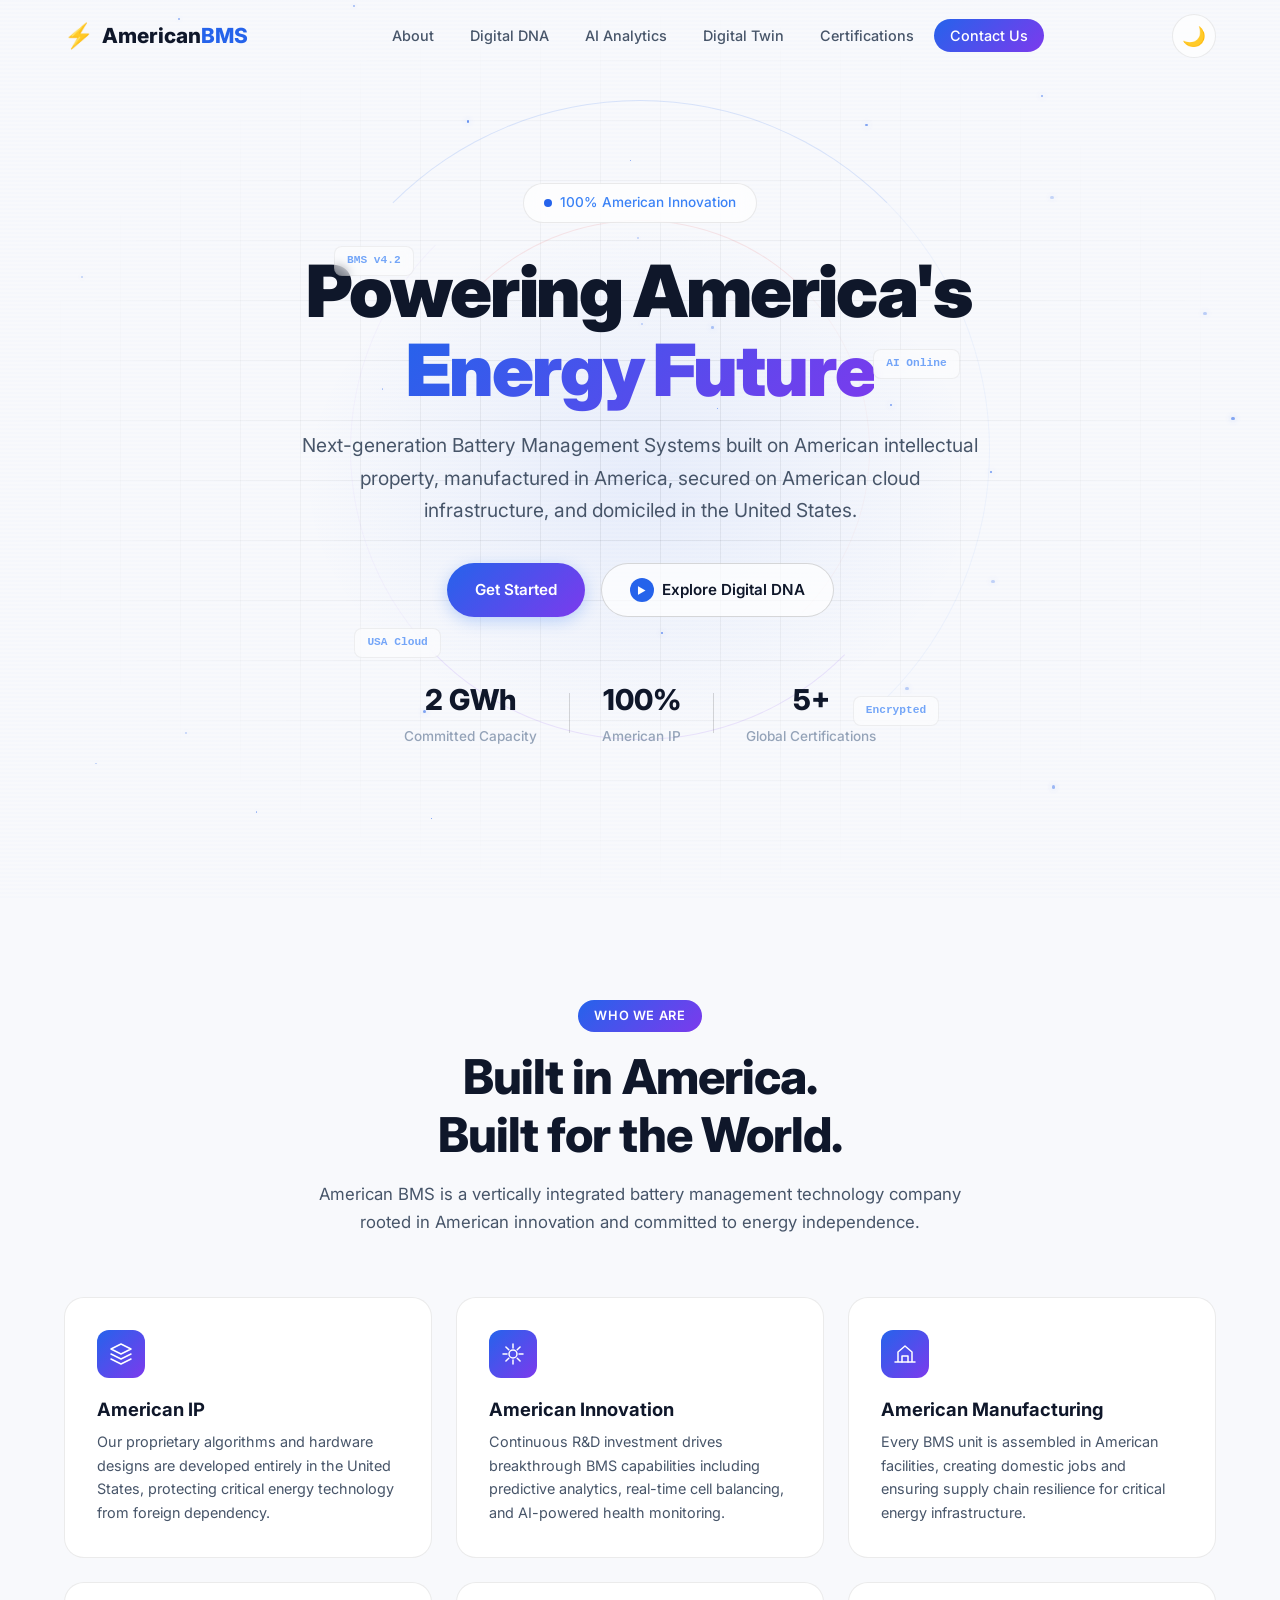
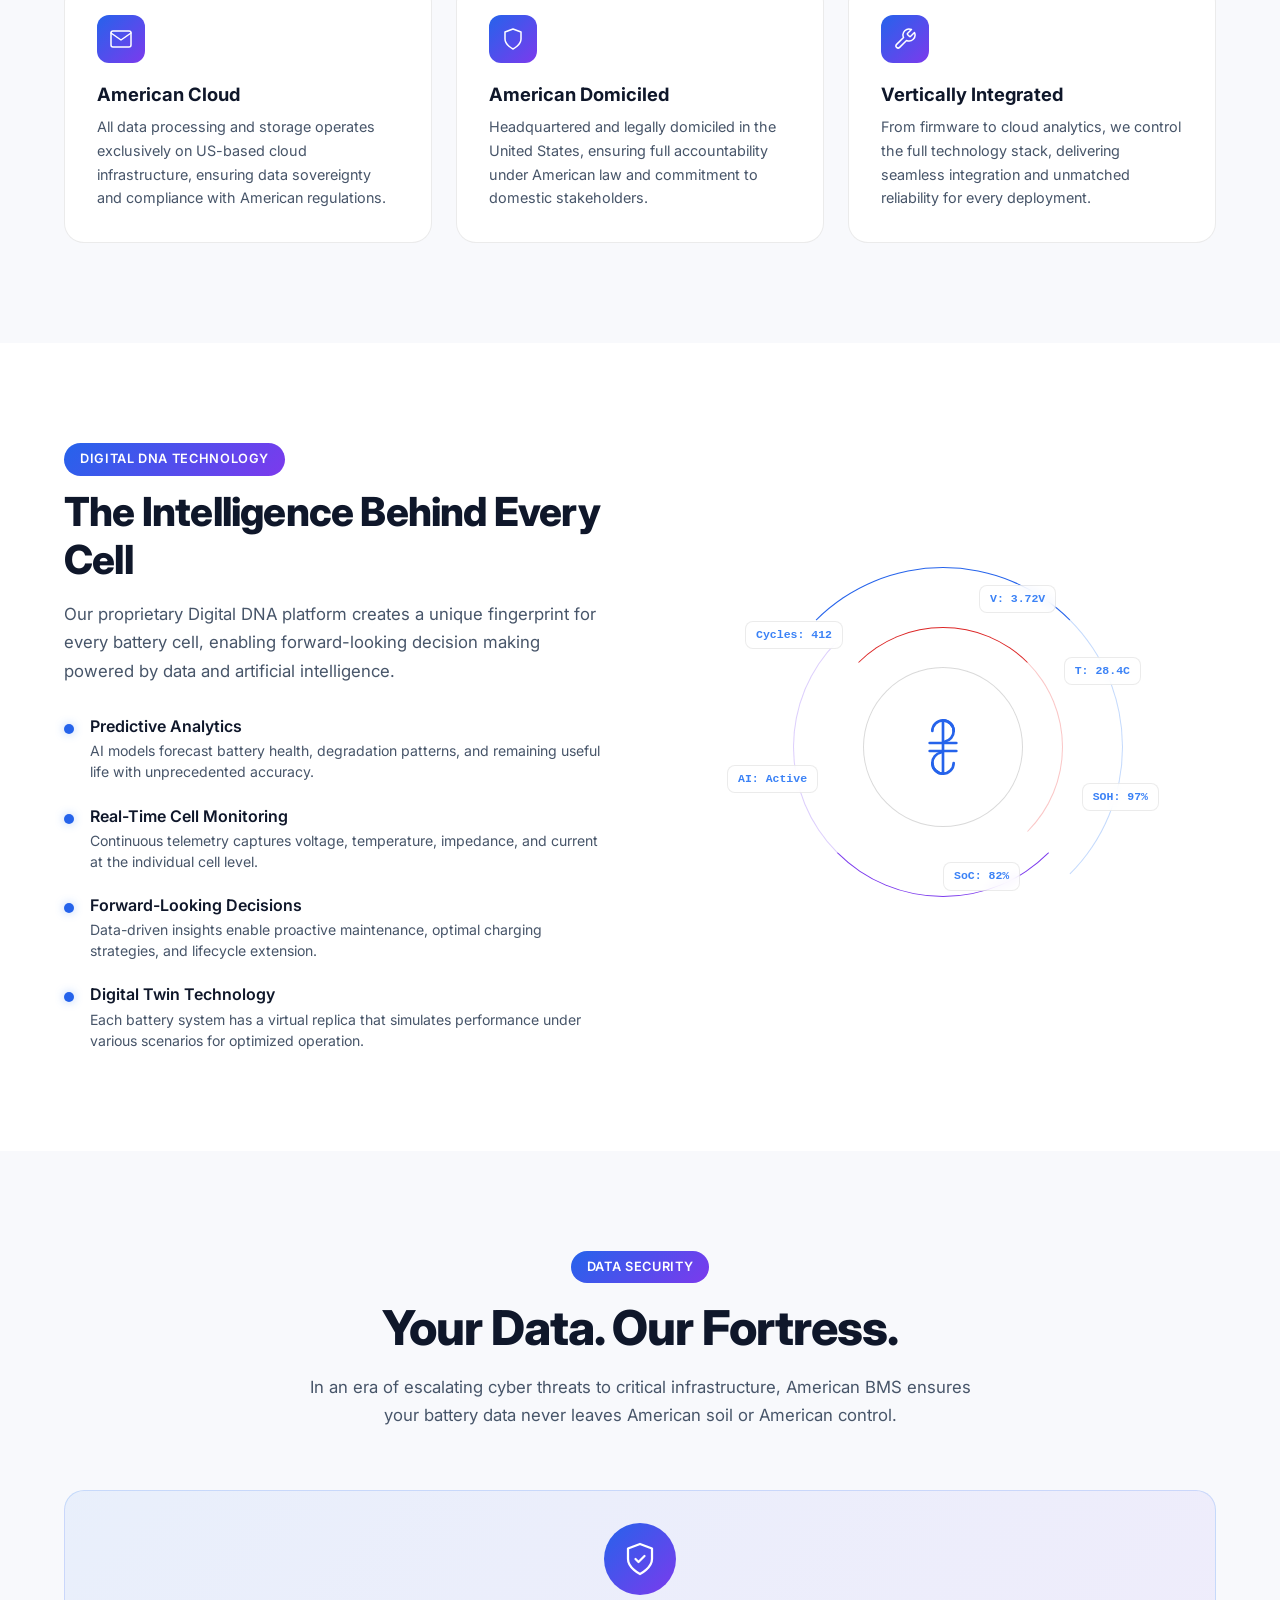
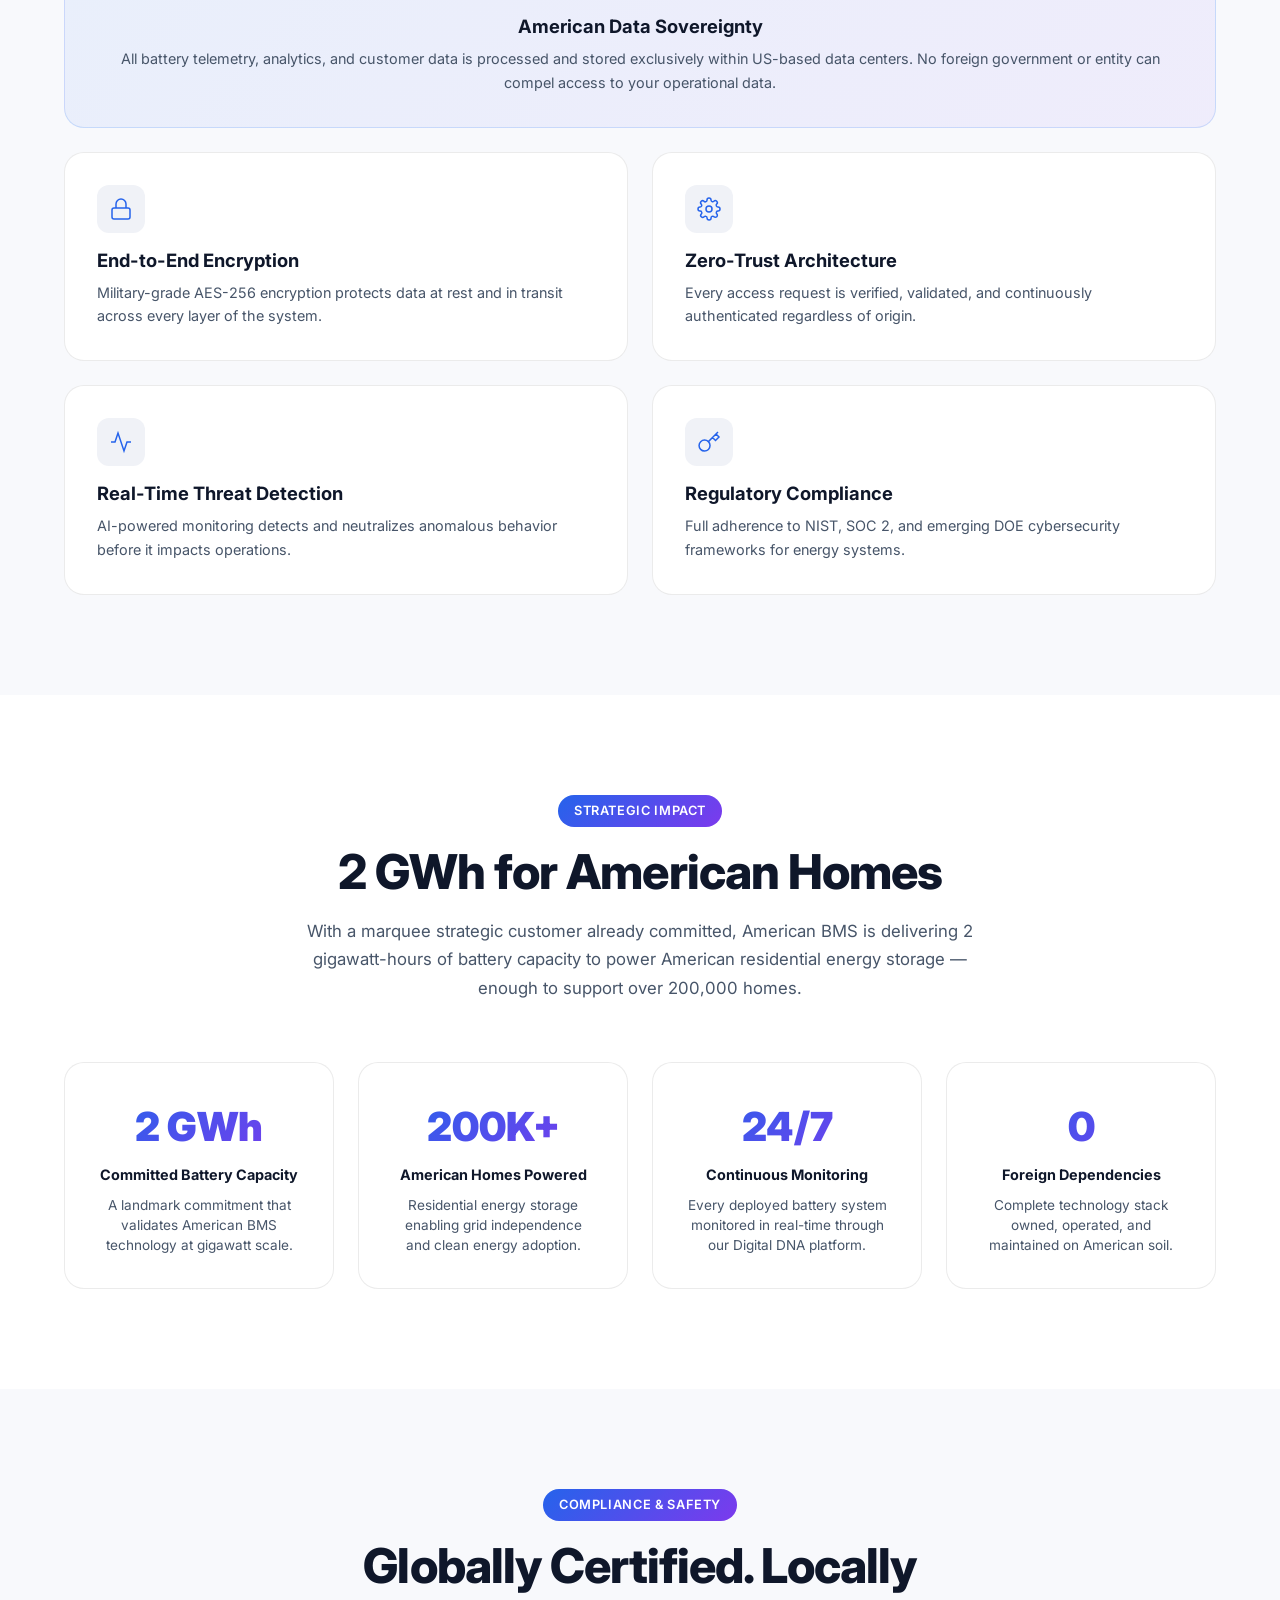
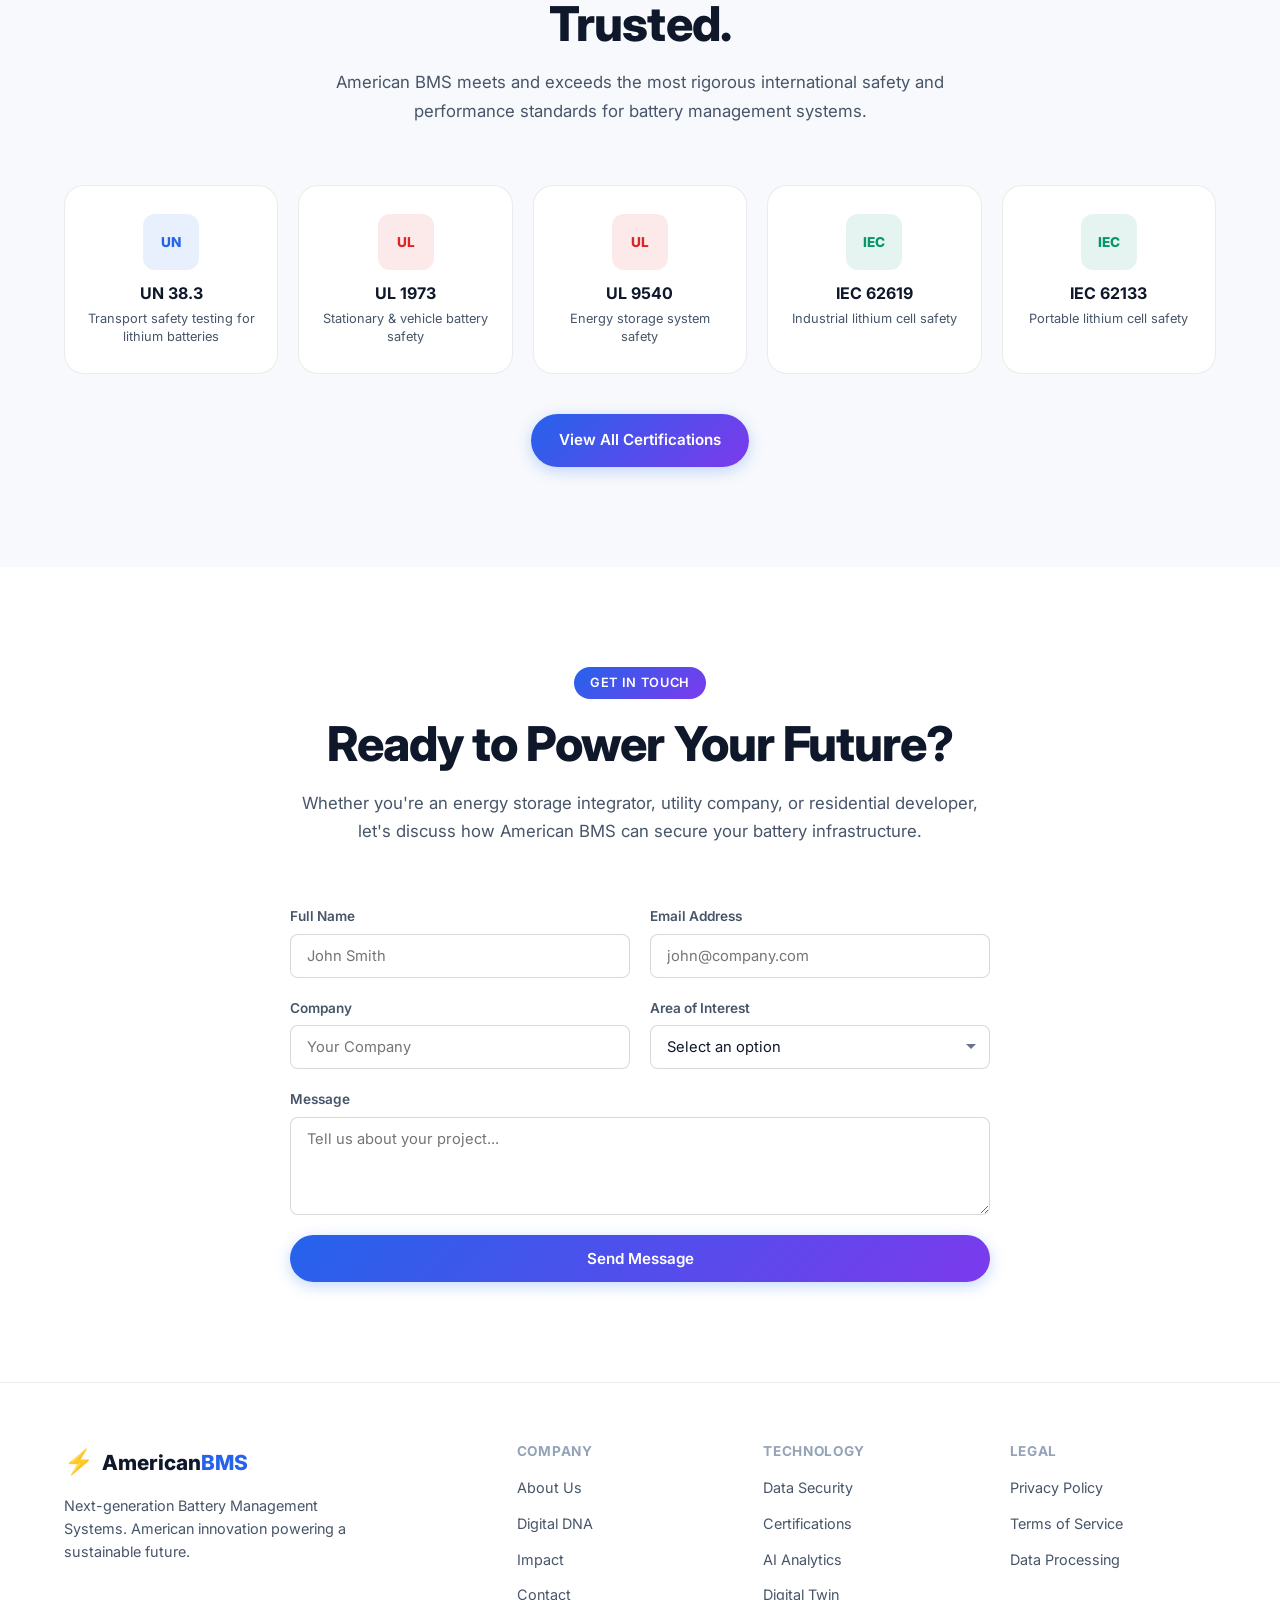
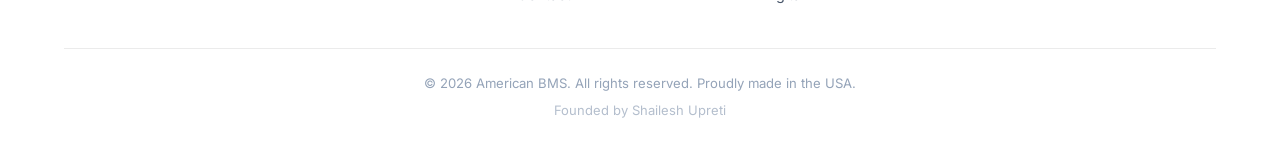
==== commit 871e3f7d: "SEO: add founder (Shailesh Upreti) — Person/Organization schema + footer credit Co-Authored-By: Clau" ====
--- a/index.html
+++ b/index.html
@@ -5,6 +5,13 @@
     <meta name="viewport" content="width=device-width, initial-scale=1.0">
     <title>American BMS | Powering America's Energy Future</title>
     <meta name="description" content="American BMS delivers cutting-edge Battery Management Systems built on American IP, manufactured in America, and hosted on American cloud infrastructure.">
+    <meta name="author" content="Shailesh Upreti">
+    <script type="application/ld+json">
+    {"@context":"https://schema.org","@type":"Organization","name":"American BMS","url":"https://www.americanbms.com/","description":"American BMS delivers Battery Management Systems built on American IP, manufactured in America.","founder":{"@type":"Person","name":"Shailesh Upreti","jobTitle":"Founder","sameAs":["https://www.linkedin.com/in/shailupreti"]}}
+    </script>
+    <script type="application/ld+json">
+    {"@context":"https://schema.org","@type":"Person","name":"Shailesh Upreti","jobTitle":"Founder","worksFor":{"@type":"Organization","name":"American BMS","url":"https://www.americanbms.com/"},"url":"https://www.americanbms.com/","sameAs":["https://www.linkedin.com/in/shailupreti"]}
+    </script>
     <link rel="preconnect" href="https://fonts.googleapis.com">
     <link rel="preconnect" href="https://fonts.gstatic.com" crossorigin>
     <link href="https://fonts.googleapis.com/css2?family=Inter:wght@300;400;500;600;700;800;900&display=swap" rel="stylesheet">
@@ -454,6 +461,7 @@
             </div>
             <div class="footer-bottom">
                 <p>&copy; 2026 American BMS. All rights reserved. Proudly made in the USA.</p>
+                <p style="font-size:13px;opacity:.7;margin-top:6px">Founded by <a href="https://www.linkedin.com/in/shailupreti" target="_blank" rel="noopener" style="color:inherit">Shailesh Upreti</a></p>
             </div>
         </div>
     </footer>
